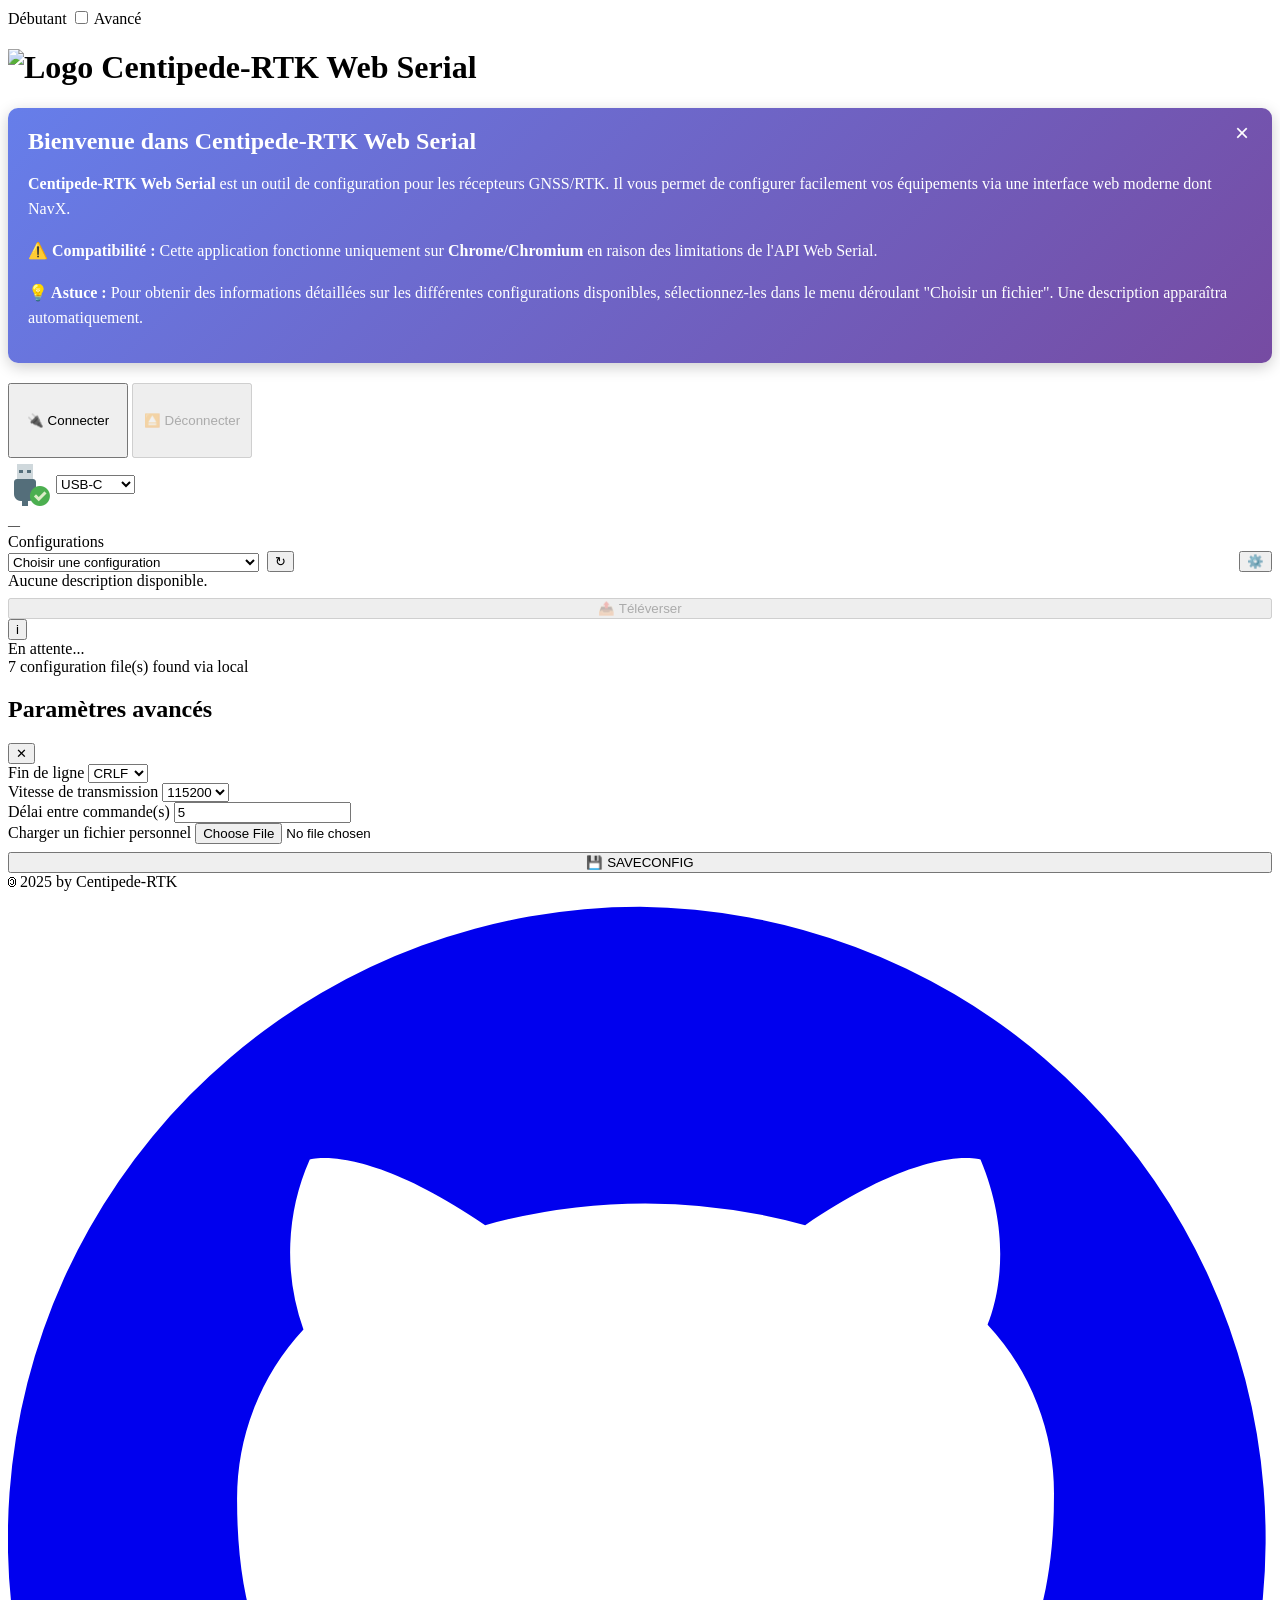
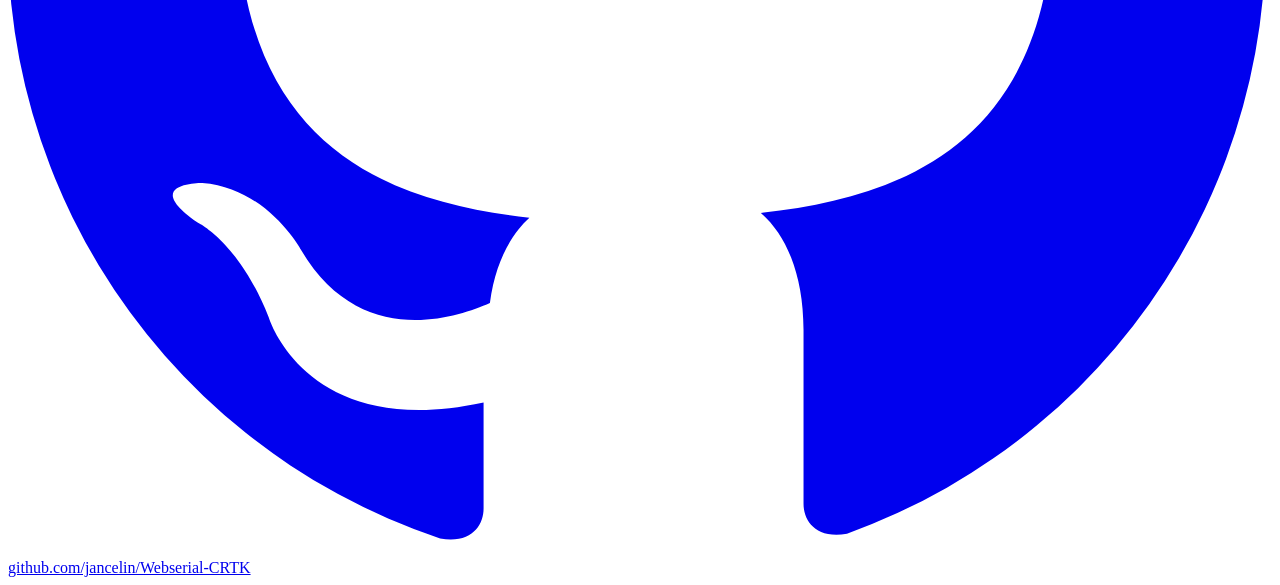
==== index.html @ 3d9b3ff2 "feat: Show BLE configurations only when the BLE transport is selected - Move BLE configs to conf_fil" ====
<!doctype html>
<html lang="fr">

<head>
  <meta charset="utf-8" />
  <title>Centipede-RTK Web Serial</title>
  <meta name="viewport" content="width=device-width, initial-scale=1" />
  <link rel="manifest" href="/manifest.webmanifest">
  <meta name="theme-color" content="#0a63a8">
  <link rel="icon" type="image/png" href="static/logo.png" />
  <link rel="stylesheet" href="static/css/styles.css">
  <link rel="stylesheet" href="static/css/index-styles.css">
</head>

<body>
  <!-- Mode Switch -->
  <div class="mode-switch-container mobile-top-left">
    <div class="mode-switch">
      <span>Débutant</span>
      <label class="switch">
        <input type="checkbox" id="modeSwitch">
        <span class="slider round"></span>
      </label>
      <span>Avancé</span>
    </div>
  </div>

  <div class="main-content">
    <h1 class="brand">
      <img src="static/logo.png" alt="Logo" class="logo" />
      Centipede-RTK Web Serial
    </h1>

    <div class="main-container">
      <!-- Boutons principaux + Baud -->
      <div class="control-group">
        <div class="control-row connect-row mobile-connect-row" style="align-items: stretch;">
          <button id="connect" class="btn btn-primary" style="flex: 1; height: 75px; min-width: 120px;">🔌
            Connecter</button>
          <button id="disconnect" class="btn btn-primary hidden" disabled
            style="flex: 1; height: 75px; min-width: 120px;">⏏️ Déconnecter</button>
          <div style="flex: 1; height: 75px; display: flex; flex-direction: column; justify-content: center">
            <div class="transport-selector" style="flex: 1; display: flex; align-items: center; min-width: 0;">
              <img class="transport-icon usb-icon"
                src="[data-uri]"
                alt="usb-connected">
              <select id="transport" class="transport-select">
                <option value="serial">USB-C</option>
                <option value="ble" selected>Bluetooth</option>
              </select>
              <img class="transport-icon ble-icon"
                src="[data-uri]"
                alt="Bluetooth" style="display:none;">
            </div>
            <div class="muted" id="deviceName" style="margin-top:6px; font-size:12px; flex: 0 0 auto;">—</div>
          </div>
        </div>
      </div>

      <!-- Contrôles de configuration -->
      <div class="control-group">
        <div class="control-row config-row mobile-config-row" style="align-items: flex-end; flex-wrap: wrap;">
          <div style="flex: 1; display: flex; align-items: flex-end; gap: 8px;">
            <div style="flex: 2 1 0; min-width: 0;">
              <label>Configurations</label>
              <div class="file-group" style="display: flex; gap: 8px; align-items: flex-end;">
                <select id="configSelect">
                  <option value="">— Choisir une configuration —</option>
                </select>
                <button id="refreshList" class="refresh-btn" title="Rafraîchir la liste">↻</button>
              </div>
            </div>
            <div style="flex: 0 0 auto; display: flex; align-items: flex-end;">
              <div class="settings-menu">
                <button class="settings-btn" id="settingsToggle" title="Paramètres avancés">⚙️</button>
              </div>
            </div>
          </div>
        </div>
        <div id="configSummaryTableContainer" class="config-summary hidden"></div>
      </div>

      <!-- Zone de description -->
      <div class="control-group" id="configDescriptionContainer" style="display: none;">
        <div class="config-description" id="configDescription">
          <!-- Description dynamique -->
        </div>
      </div>

      <!-- Téléverser (déplacé juste après la description) -->
      <div class="control-group" style="margin-top: 8px;">
        <button id="upload" class="btn btn-success" disabled style="width:100%;">📤 Téléverser</button>
      </div>

      <!-- Barre de progression -->
      <div class="progress-container hidden" id="progressContainer">
        <div class="progress-header">
          <div></div>
          <button class="progress-info-btn" id="terminalToggle" title="Afficher/masquer le terminal UART">i</button>
        </div>
        <div class="progress-bar">
          <div class="progress-fill" id="progressFill" style="width: 0%"></div>
        </div>
        <div class="progress-text" id="progressText">En attente...</div>
        <div class="uart-terminal hidden" id="uartTerminal"></div>
      </div>

      <!-- Status -->
      <div id="status" class="status info">
        Prêt à se connecter
      </div>
    </div>

    <!-- Modale des paramètres -->
    <div class="settings-modal" id="settingsModal">
      <div class="settings-content">
        <div class="modal-header">
          <h2 class="modal-title">Paramètres avancés</h2>
          <button class="close-btn" id="closeModal" title="Fermer">✕</button>
        </div>

        <div class="control-group">
          <label>Fin de ligne</label>
          <select id="eol">
            <option value="\r\n" selected>CRLF</option>
            <option value="\n">LF</option>
            <option value="\r">CR</option>
            <option value="">Aucun</option>
          </select>
        </div>

        <div class="control-group">
          <label>Vitesse de transmission</label>
          <select id="baud">
            <option>4800</option>
            <option>9600</option>
            <option>19200</option>
            <option>28800</option>
            <option>38400</option>
            <option>57600</option>
            <option>76800</option>
            <option selected>115200</option>
            <option>230400</option>
            <option>460800</option>
            <option>576000</option>
            <option>921600</option>
          </select>
        </div>

        <div class="control-group">
          <label>Délai entre commande(s)</label>
          <input id="delay" type="number" min="0" step="0.1" value="5">
        </div>

        <div class="control-group">
          <label>Charger un fichier personnel</label>
          <input id="configFile" type="file" accept=".txt,.cfg,.conf,.ini,.log,.nmea,.csv,.*" />
        </div>

        <div class="control-group">
          <button id="save" class="btn btn-primary" style="width:100%;margin-top:8px">💾 SAVECONFIG</button>
        </div>
      </div>
    </div>

    <footer>
      <span>🄯 2025 by Centipede-RTK</span>
      <a href="https://github.com/jancelin/WebSerial-CRTK" target="_blank" rel="noopener">
        <svg viewBox="0 0 16 16" aria-hidden="true" focusable="false">
          <path fill="currentColor"
            d="M8 .2a8 8 0 0 0-2.53 15.59c.4.07.55-.17.55-.38v-1.34c-2.25.49-2.72-1.08-2.72-1.08-.37-.95-.9-1.2-.9-1.2-.74-.51.06-.5.06-.5.82.06 1.25.85 1.25.85.73 1.24 1.92.88 2.39.67.07-.53.28-.88.5-1.08-1.8-.2-3.7-.9-3.7-4a3.14 3.14 0 0 1 .84-2.18 2.9 2.9 0 0 1 .08-2.15s.68-.22 2.22.83a7.6 7.6 0 0 1 4.05 0c1.54-1.05 2.22-.83 2.22-.83.45 1.08.17 1.89.09 2.09a3.13 3.13 0 0 1 .84 2.18c0 3.11-1.9 3.8-3.71 4 .29.25.54.73.54 1.48v2.2c0 .21.15.45.55.38A8 8 0 0 0 8 .2Z" />
        </svg>
        github.com/jancelin/Webserial-CRTK
      </a>
    </footer>

    <script src="static/js/script.js"></script>
    <script src="static/js/index-script.js"></script>
    <script>
      // Sélection dynamique du transport par défaut selon la largeur d'écran.
      // Exécuté immédiatement (pas au DOMContentLoaded) : la liste des configurations en dépend.
      (function () {
        var transportSelect = document.getElementById('transport');
        if (transportSelect) {
          if (window.innerWidth <= 600) {
            transportSelect.value = 'ble';
          } else {
            transportSelect.value = 'serial';
          }
        }
      })();
    </script>
</body>

</html>
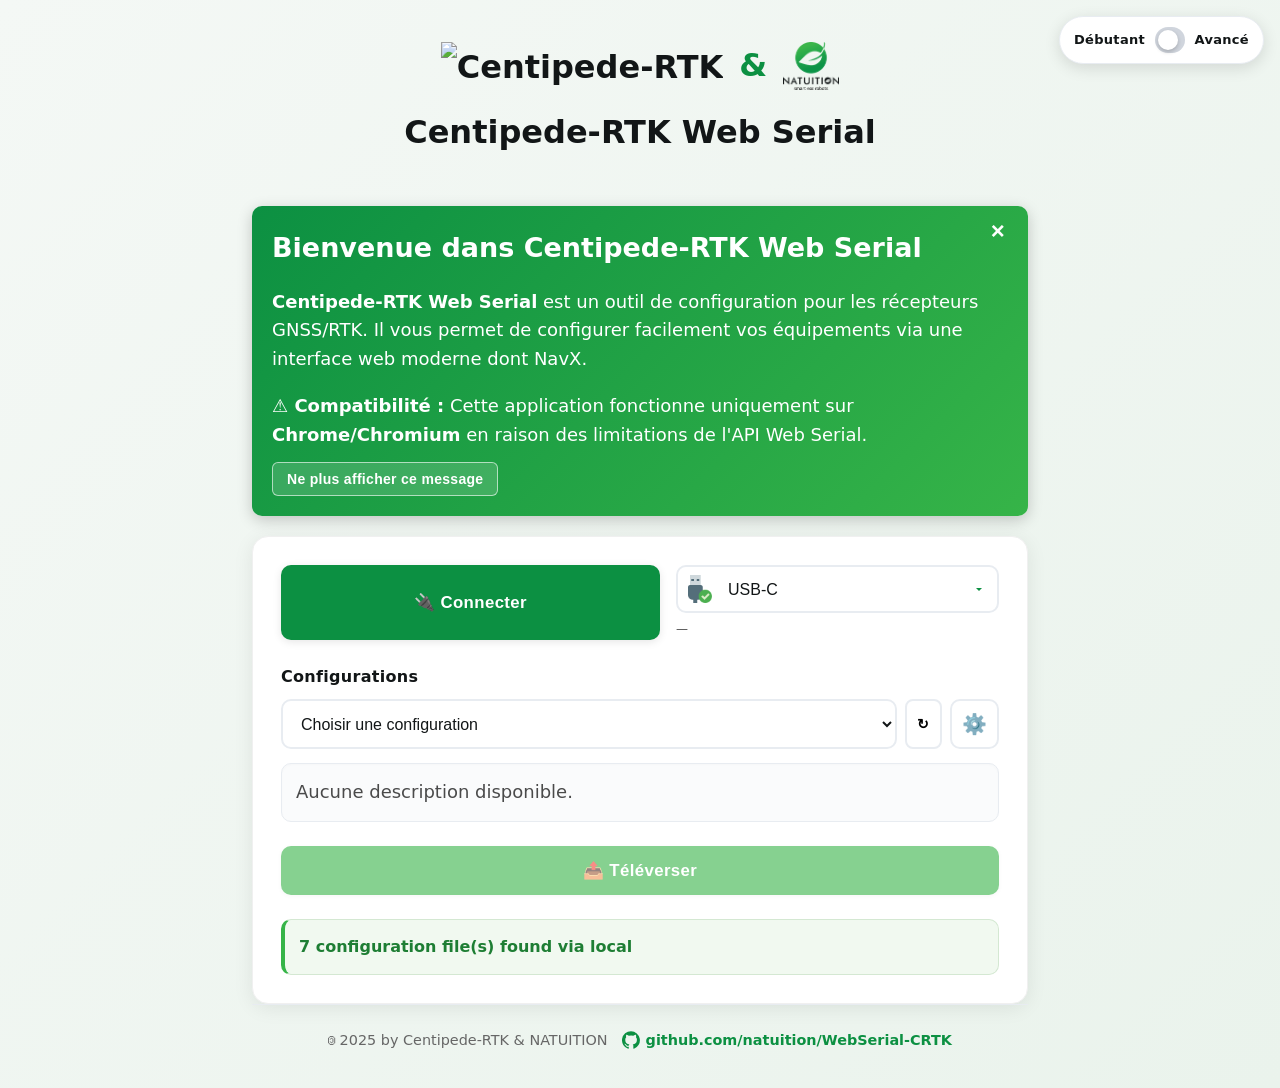
==== commit e98a7e35: "feat: Add NATUITION branding and green color palette - Show the NATUITION logo next to the Centipede" ====
--- a/index.html
+++ b/index.html
@@ -6,7 +6,7 @@
   <title>Centipede-RTK Web Serial</title>
   <meta name="viewport" content="width=device-width, initial-scale=1" />
   <link rel="manifest" href="/manifest.webmanifest">
-  <meta name="theme-color" content="#0a63a8">
+  <meta name="theme-color" content="#0c9042">
   <link rel="icon" type="image/png" href="static/logo.png" />
   <link rel="stylesheet" href="static/css/styles.css">
   <link rel="stylesheet" href="static/css/index-styles.css">
@@ -27,7 +27,9 @@
 
   <div class="main-content">
     <h1 class="brand">
-      <img src="static/logo.png" alt="Logo" class="logo" />
+      <img src="static/logo.png" alt="Centipede-RTK" class="logo" />
+      <span class="brand-amp">&amp;</span>
+      <img src="static/natuition-logo.png" alt="NATUITION" class="logo" />
       Centipede-RTK Web Serial
     </h1>
 
@@ -164,13 +166,13 @@
     </div>
 
     <footer>
-      <span>🄯 2025 by Centipede-RTK</span>
-      <a href="https://github.com/jancelin/WebSerial-CRTK" target="_blank" rel="noopener">
+      <span>🄯 2025 by Centipede-RTK &amp; NATUITION</span>
+      <a href="https://github.com/natuition/WebSerial-CRTK" target="_blank" rel="noopener">
         <svg viewBox="0 0 16 16" aria-hidden="true" focusable="false">
           <path fill="currentColor"
             d="M8 .2a8 8 0 0 0-2.53 15.59c.4.07.55-.17.55-.38v-1.34c-2.25.49-2.72-1.08-2.72-1.08-.37-.95-.9-1.2-.9-1.2-.74-.51.06-.5.06-.5.82.06 1.25.85 1.25.85.73 1.24 1.92.88 2.39.67.07-.53.28-.88.5-1.08-1.8-.2-3.7-.9-3.7-4a3.14 3.14 0 0 1 .84-2.18 2.9 2.9 0 0 1 .08-2.15s.68-.22 2.22.83a7.6 7.6 0 0 1 4.05 0c1.54-1.05 2.22-.83 2.22-.83.45 1.08.17 1.89.09 2.09a3.13 3.13 0 0 1 .84 2.18c0 3.11-1.9 3.8-3.71 4 .29.25.54.73.54 1.48v2.2c0 .21.15.45.55.38A8 8 0 0 0 8 .2Z" />
         </svg>
-        github.com/jancelin/Webserial-CRTK
+        github.com/natuition/WebSerial-CRTK
       </a>
     </footer>
 
--- a/static/css/styles.css
+++ b/static/css/styles.css
@@ -0,0 +1,297 @@
+/* ========================================
+  Centipede-RTK Web Serial - Common styles
+  ======================================== */
+
+/* Common CSS variables */
+:root {
+  --primary: #0c9042;
+  --success: #36b448;
+  --danger: #dc3545;
+  --warning: #ffc107;
+  --light: #f8f9fa;
+  --dark: #121617;
+}
+
+/* Common base styles */
+body {
+  font-family: -apple-system, BlinkMacSystemFont, system-ui, Segoe UI, Roboto, Helvetica, Arial, sans-serif;
+  margin: 0 auto;
+  padding: 0 clamp(12px, 4vw, 20px);
+  line-height: 1.6;
+}
+
+h1 {
+  margin: clamp(18px, 4vw, 28px) 0;
+  text-align: center;
+  color: var(--dark);
+}
+
+/* Logo and branding */
+.brand {
+  display: flex;
+  align-items: center;
+  justify-content: center;
+  flex-wrap: wrap;
+  gap: clamp(8px, 2vw, 16px);
+}
+
+.brand .brand-amp {
+  color: var(--primary);
+}
+
+.brand .logo {
+  height: clamp(2rem, 6vw, 3rem);
+  width: auto;
+}
+
+/* Mode Switch Styles - Common to both versions */
+.mode-switch-container {
+  position: fixed;
+  top: 16px;
+  right: 16px;
+  z-index: 999;
+  background: white;
+  border-radius: 28px;
+  padding: 10px 14px;
+  box-shadow: 0 4px 16px rgba(0, 0, 0, 0.12);
+  border: 1px solid #e8ecf1;
+  width: 175px;
+}
+
+.mode-switch {
+  display: flex;
+  align-items: center;
+  gap: 10px;
+  font-size: clamp(10px, 2vw, 13px);
+  color: var(--dark);
+  font-weight: 600;
+  letter-spacing: 0.3px;
+}
+
+.switch {
+  position: relative;
+  display: inline-block;
+  width: 48px;
+  height: 26px;
+}
+
+.switch input {
+  opacity: 0;
+  width: 0;
+  height: 0;
+}
+
+.slider {
+  position: absolute;
+  cursor: pointer;
+  top: 0;
+  left: 0;
+  right: 0;
+  bottom: 0;
+  background-color: #d0d5dd;
+  transition: background-color 0.4s cubic-bezier(0.4, 0, 0.2, 1);
+  border-radius: 26px;
+}
+
+.slider:before {
+  position: absolute;
+  content: "";
+  height: 20px;
+  width: 20px;
+  left: 3px !important;
+  bottom: 3px;
+  background-color: white;
+  transition: transform 0.4s cubic-bezier(0.4, 0, 0.2, 1);
+  border-radius: 50%;
+  box-shadow: 0 2px 4px rgba(0, 0, 0, 0.2);
+}
+
+input:checked + .slider {
+  background-color: var(--primary);
+}
+
+input:checked + .slider:before {
+  transform: translateX(22px);
+}
+
+.mode-label {
+  font-weight: 700;
+  white-space: nowrap;
+  letter-spacing: 0.2px;
+}
+
+.mode-label.active {
+  color: var(--primary);
+}
+
+/* Common buttons */
+button {
+  font-size: clamp(0.9rem, 2.2vw, 1.05rem);
+  padding: clamp(10px, 2.5vw, 14px) clamp(16px, 3.5vw, 28px);
+  border-radius: 10px;
+  border: none;
+  cursor: pointer;
+  font-weight: 700;
+  transition: all 0.3s cubic-bezier(0.4, 0, 0.2, 1);
+  letter-spacing: 0.3px;
+}
+
+button[disabled] {
+  opacity: 0.6;
+  cursor: not-allowed;
+}
+
+button:focus-visible {
+  outline: 2px solid var(--primary);
+  outline-offset: 2px;
+}
+
+.btn-primary {
+  background: var(--primary);
+  color: white;
+  box-shadow: 0 4px 12px rgba(12, 144, 66, 0.25);
+}
+
+.btn-primary:hover:not([disabled]) {
+  background: #0a7a38;
+  box-shadow: 0 6px 20px rgba(12, 144, 66, 0.35);
+  transform: translateY(-2px);
+}
+
+.btn-primary:active:not([disabled]) {
+  transform: translateY(0);
+  box-shadow: 0 2px 6px rgba(12, 144, 66, 0.2);
+}
+
+.btn-success {
+  background: var(--success);
+  color: white;
+  box-shadow: 0 4px 12px rgba(40, 167, 69, 0.25);
+}
+
+.btn-success:hover:not([disabled]) {
+  background: #2a9a3c;
+  box-shadow: 0 6px 20px rgba(40, 167, 69, 0.35);
+  transform: translateY(-2px);
+}
+
+.btn-success:active:not([disabled]) {
+  transform: translateY(0);
+  box-shadow: 0 2px 6px rgba(40, 167, 69, 0.2);
+}
+
+/* Common form elements */
+select,
+input[type="number"],
+input[type="file"] {
+  font-size: clamp(0.9rem, 2.2vw, 1rem);
+  padding: clamp(12px, 2.5vw, 14px);
+  border-radius: 10px;
+  border: 2px solid #e8ecf1;
+  background: white;
+  width: 100%;
+  max-width: none;
+  transition: all 0.3s;
+  font-weight: 500;
+  color: var(--dark);
+}
+
+select:hover,
+input:hover {
+  border-color: #d0d5dd;
+}
+
+select:focus,
+input:focus {
+  outline: none;
+  border-color: var(--primary);
+  box-shadow: 0 0 0 3px rgba(12, 144, 66, 0.1);
+}
+
+/* Common footer */
+footer {
+  margin-top: auto;
+  padding: clamp(14px, 3vw, 24px) 0;
+  border-top: 1px solid #e8ecf1;
+  display: flex;
+  align-items: center;
+  justify-content: center;
+  gap: clamp(8px, 2vw, 14px);
+  font-size: clamp(0.8rem, 1.8vw, 0.9rem);
+  color: #666;
+  flex-wrap: wrap;
+}
+
+footer a {
+  display: inline-flex;
+  align-items: center;
+  gap: 6px;
+  text-decoration: none;
+  color: var(--primary);
+  transition: all 0.3s;
+  font-weight: 600;
+}
+
+footer a:hover {
+  color: #0a7a38;
+}
+
+footer svg {
+  width: clamp(14px, 2.5vw, 18px);
+  height: clamp(14px, 2.5vw, 18px);
+  transition: transform 0.3s;
+}
+
+footer a:hover svg {
+  transform: translateY(-2px);
+}
+
+/* Common utility classes */
+.hidden {
+  display: none;
+}
+
+.muted {
+  opacity: 0.7;
+}
+
+/* Common responsive adjustments */
+@media (max-width: 768px) {
+  .mode-switch-container {
+    top:0;
+    right: 0;
+    position: relative;
+    margin-bottom: 0px;
+    margin-top: 16px;
+    margin-left: auto;
+    justify-content: center;
+    display: flex;
+  }
+
+  body {
+    padding: 0 10px;
+  }
+
+  button {
+    touch-action: manipulation;
+  }
+}
+
+@media (max-width: 480px) {
+  body {
+    padding: 0 8px;
+  }
+
+  footer {
+    flex-direction: column;
+    gap: 6px;
+  }
+}
+
+body {
+  font-size: clamp(14px, 2vw, 18px);
+}
+
+h1 {
+  font-size: clamp(20px, 4vw, 32px);
+}
--- a/static/css/index-styles.css
+++ b/static/css/index-styles.css
@@ -0,0 +1,668 @@
+/* Responsive : bouton connecter et sélecteur sur une ligne en mobile */
+@media (max-width: 600px) {
+  .mobile-connect-row {
+    flex-direction: row !important;
+    flex-wrap: nowrap !important;
+    gap: 8px;
+    align-items: stretch !important;
+  }
+  .mobile-connect-row > button {
+    min-width: 0;
+    flex: 1 1 0;
+    width: 50%;
+    display: flex;
+    align-items: center;
+    justify-content: center;
+  }
+  .mobile-connect-row > div {
+    min-width: 0;
+    flex: 1 1 0;
+    height: 48px !important;
+    max-width: 140px;
+    display: flex;
+    align-items: stretch;
+  }
+  .mobile-connect-row .transport-selector {
+    min-width: 0;
+    flex: 1 1 0;
+    align-items: center;
+    display: flex;
+  }
+  .mobile-connect-row > button.hidden {
+    display: none !important;
+  }
+}
+/* ========================================
+  Centipede-RTK Web Serial - Styles for index.html (beginner mode)
+  ======================================== */
+
+body {
+  max-width: 800px;
+  background: linear-gradient(135deg, #f4f8f5 0%, #eaf3ec 100%);
+  min-height: 100vh;
+  display: flex;
+  flex-direction: column;
+}
+
+h1 {
+  font-size: clamp(1.4rem, 5vw, 2rem);
+}
+
+.main-content {
+  flex: 1;
+  display: flex;
+  flex-direction: column;
+  padding: 12px;
+}
+
+.main-container {
+  background: white;
+  border-radius: 16px;
+  padding: clamp(16px, 5vw, 28px);
+  box-shadow: 0 4px 20px rgba(0, 0, 0, 0.08);
+  border: 1px solid #f0f0f0;
+}
+
+.control-group {
+  margin-bottom: 24px;
+}
+
+.control-group label {
+  display: block;
+  font-weight: 700;
+  margin-bottom: 10px;
+  color: var(--dark);
+  font-size: clamp(0.9rem, 2.5vw, 1rem);
+  letter-spacing: 0.3px;
+}
+
+.control-row {
+  display: flex;
+  gap: clamp(12px, 3vw, 16px);
+  align-items: flex-end;
+  flex-wrap: wrap;
+  align-content: flex-start;
+}
+
+.btn {
+  font-size: clamp(0.95rem, 2vw, 1.05rem);
+  padding: clamp(11px, 2.5vw, 14px) clamp(18px, 4vw, 28px);
+  border-radius: 10px;
+  border: none;
+  cursor: pointer;
+  font-weight: 700;
+  transition: all 0.3s cubic-bezier(0.4, 0, 0.2, 1);
+  box-shadow: 0 2px 8px rgba(0, 0, 0, 0.1);
+  letter-spacing: 0.4px;
+}
+
+.btn:active {
+  transform: scale(0.98);
+}
+
+.btn:disabled {
+  box-shadow: 0 1px 4px rgba(0, 0, 0, 0.05);
+}
+
+.progress-container {
+  margin-top: 28px;
+  position: relative;
+  background: #fafbfc;
+  border-radius: 12px;
+  padding: 18px;
+  border: 1px solid #e8ecf1;
+}
+
+.progress-header {
+  display: flex;
+  justify-content: space-between;
+  align-items: center;
+  margin-bottom: 14px;
+}
+
+.progress-info-btn {
+  background: white;
+  border: 2px solid #e8ecf1;
+  border-radius: 50%;
+  width: 32px;
+  height: 32px;
+  cursor: pointer;
+  font-size: 13px;
+  display: flex;
+  align-items: center;
+  justify-content: center;
+  color: var(--primary);
+  transition: all 0.3s;
+  font-weight: 700;
+}
+
+.progress-info-btn:hover {
+  background: var(--primary);
+  color: white;
+  border-color: var(--primary);
+  box-shadow: 0 4px 12px rgba(12, 144, 66, 0.2);
+}
+
+.uart-terminal {
+  background: #0f1419;
+  color: #00ff00;
+  font-family: 'Courier New', monospace;
+  font-size: clamp(11px, 1.8vw, 13px);
+  padding: 14px;
+  border-radius: 8px;
+  max-height: 240px;
+  overflow-y: auto;
+  margin-top: 14px;
+  border: 1px solid #2a3139;
+  white-space: pre-wrap;
+  word-break: break-all;
+  line-height: 1.4;
+}
+
+.uart-terminal::-webkit-scrollbar {
+  width: 8px;
+}
+
+.uart-terminal::-webkit-scrollbar-track {
+  background: #1a1f26;
+}
+
+.uart-terminal::-webkit-scrollbar-thumb {
+  background: #4a5568;
+  border-radius: 4px;
+}
+
+.uart-terminal::-webkit-scrollbar-thumb:hover {
+  background: #5a6578;
+}
+
+.uart-terminal .sent {
+  color: #ffcd00;
+  font-weight: 600;
+}
+
+.uart-terminal .received {
+  color: #00ff00;
+  font-weight: 500;
+}
+
+.uart-terminal .timestamp {
+  color: #6b7280;
+  font-size: 11px;
+  opacity: 0.8;
+}
+
+.progress-bar {
+  width: 100%;
+  height: 24px;
+  background: #e8ecf1;
+  border-radius: 12px;
+  overflow: hidden;
+  margin-bottom: 12px;
+  border: 1px solid #dde3eb;
+}
+
+.progress-fill {
+  height: 100%;
+  background: linear-gradient(90deg, var(--primary), #36b448);
+  transition: width 0.4s cubic-bezier(0.4, 0, 0.2, 1);
+  border-radius: 11px;
+  box-shadow: inset 0 1px 2px rgba(255, 255, 255, 0.3);
+}
+
+.progress-text {
+  text-align: center;
+  font-size: clamp(0.85rem, 2vw, 0.95rem);
+  color: var(--dark);
+  font-weight: 600;
+}
+
+.settings-menu {
+  position: relative;
+  display: inline-block;
+}
+
+.settings-btn {
+  background: white;
+  border: 2px solid #e8ecf1;
+  font-size: 20px;
+  cursor: pointer;
+  padding: 10px;
+  border-radius: 10px;
+  transition: all 0.3s;
+  display: flex;
+  align-items: center;
+  justify-content: center;
+}
+
+.settings-btn:hover {
+  background: #f4f8f5;
+  border-color: var(--primary);
+  box-shadow: 0 4px 12px rgba(12, 144, 66, 0.1);
+}
+
+/* Transport selector styling */
+.transport-selector {
+  position: relative;
+  display: flex;
+  align-items: center;
+  justify-content: flex-start;
+  width: 100%;
+}
+
+.transport-select {
+  appearance: none;
+  background-image: url("data:image/svg+xml,%3Csvg xmlns='http://www.w3.org/2000/svg' width='12' height='12' viewBox='0 0 12 12'%3E%3Cpath fill='%230c9042' d='M3 5l3 3 3-3z'/%3E%3C/svg%3E");
+  background-repeat: no-repeat;
+  background-position: right 12px center;
+  background-color: white;
+  padding-right: 32px;
+  padding-left: 50px;
+  width: 100%;
+  height: 48px;
+  box-sizing: border-box;
+  align-self: center;
+}
+
+.transport-icon {
+  position: absolute;
+  left: 8px;
+  top: 50%;
+  transform: translateY(-50%);
+  pointer-events: none;
+  z-index: 10;
+  width: 32px;
+  height: 32px;
+  object-fit: contain;
+}
+
+.transport-icon.usb-icon {
+  display: block;
+}
+
+.transport-icon.ble-icon {
+  display: none;
+}
+
+.config-summary {
+  margin-top: 14px;
+  border: 1px solid #e8ecf1;
+  border-radius: 10px;
+  background: #fafbfc;
+  padding: 14px;
+  box-shadow: inset 0 1px 3px rgba(0, 0, 0, 0.02);
+}
+
+.config-summary-table {
+  width: 100%;
+  border-collapse: collapse;
+  font-size: clamp(0.85rem, 1.8vw, 0.95rem);
+}
+
+.config-summary-table th,
+.config-summary-table td {
+  text-align: left;
+  padding: 10px 12px;
+  vertical-align: top;
+  border-bottom: 1px solid #e8ecf1;
+}
+
+.config-summary-table th {
+  background: #eaf3ec;
+  font-weight: 700;
+  color: var(--dark);
+  letter-spacing: 0.3px;
+}
+
+.config-summary-table tr:last-child td {
+  border-bottom: none;
+}
+
+.config-summary-desc-title {
+  font-weight: 700;
+  margin-bottom: 6px;
+  color: var(--primary);
+}
+
+.config-summary-desc-list {
+  margin: 0;
+  padding-left: 20px;
+}
+
+.config-summary-desc-list li {
+  margin-bottom: 4px;
+  font-size: 0.9em;
+}
+
+.settings-modal {
+  position: fixed;
+  top: 0;
+  left: 0;
+  width: 100vw;
+  height: 100vh;
+  background: rgba(0, 0, 0, 0.5);
+  z-index: 1000;
+  display: none;
+  justify-content: center;
+  align-items: center;
+  backdrop-filter: blur(3px);
+  padding: 16px;
+}
+
+.settings-modal.active {
+  display: flex;
+}
+
+.settings-content {
+  background: white;
+  border-radius: 16px;
+  box-shadow: 0 20px 50px rgba(0, 0, 0, 0.15);
+  padding: clamp(24px, 5vw, 36px);
+  max-width: 500px;
+  width: 100%;
+  max-height: 85vh;
+  overflow-y: auto;
+  position: relative;
+  animation: modalSlideIn 0.35s cubic-bezier(0.4, 0, 0.2, 1);
+}
+
+@keyframes modalSlideIn {
+  from {
+    opacity: 0;
+    transform: translateY(-40px) scale(0.95);
+  }
+  to {
+    opacity: 1;
+    transform: translateY(0) scale(1);
+  }
+}
+
+.modal-header {
+  display: flex;
+  justify-content: space-between;
+  align-items: center;
+  margin-bottom: 28px;
+  padding-bottom: 18px;
+  border-bottom: 2px solid #eaf3ec;
+}
+
+.modal-title {
+  font-size: clamp(1.2rem, 4vw, 1.4rem);
+  font-weight: 700;
+  color: var(--dark);
+  margin: 0;
+  letter-spacing: 0.3px;
+}
+
+.close-btn {
+  background: white;
+  border: 2px solid #e8ecf1;
+  font-size: 24px;
+  cursor: pointer;
+  padding: 6px;
+  border-radius: 50%;
+  transition: all 0.3s;
+  color: #666;
+  width: 40px;
+  height: 40px;
+  display: flex;
+  align-items: center;
+  justify-content: center;
+  font-weight: 700;
+}
+
+.close-btn:hover {
+  background: #ffe5e5;
+  border-color: var(--danger);
+  color: var(--danger);
+  box-shadow: 0 4px 12px rgba(220, 53, 69, 0.15);
+}
+
+.settings-content select,
+.settings-content input[type="number"],
+.settings-content input[type="file"] {
+  width: 100%;
+  max-width: none;
+  box-sizing: border-box;
+  font-size: clamp(0.9rem, 2.2vw, 1rem);
+  padding: 14px;
+  border-radius: 10px;
+  border: 2px solid #e8ecf1;
+  background: white;
+  margin: 0;
+  transition: all 0.3s;
+}
+
+.settings-content select:focus,
+.settings-content input:focus {
+  border-color: var(--primary);
+  box-shadow: 0 0 0 3px rgba(12, 144, 66, 0.1);
+}
+
+.file-group {
+  display: flex;
+  align-items: center;
+  gap: clamp(10px, 2vw, 14px);
+}
+
+.refresh-btn {
+  padding: 10px;
+  background: white;
+  border: 2px solid #e8ecf1;
+  border-radius: 8px;
+  cursor: pointer;
+  font-size: 14px;
+  transition: all 0.3s;
+  font-weight: 700;
+  flex-shrink: 0;
+}
+
+.refresh-btn:hover {
+  background: #f4f8f5;
+  border-color: var(--primary);
+  box-shadow: 0 2px 8px rgba(12, 144, 66, 0.1);
+}
+
+.status {
+  padding: 14px;
+  border-radius: 10px;
+  margin-bottom: 0;
+  margin-top: 20px;
+  font-weight: 600;
+  border-left: 4px solid;
+  font-size: clamp(0.9rem, 2vw, 1rem);
+}
+
+.status.success {
+  background: #f1f9f0;
+  color: #1e7e34;
+  border-left-color: var(--success);
+  border: 1px solid #d4e8d2;
+  border-left: 4px solid var(--success);
+}
+
+.status.error {
+  background: #fff3f1;
+  color: #b42318;
+  border-left-color: var(--danger);
+  border: 1px solid #f5c6cb;
+  border-left: 4px solid var(--danger);
+}
+
+.status.info {
+  background: #eef7f0;
+  color: #0a5c2e;
+  border-left-color: var(--primary);
+  border: 1px solid #cde8d3;
+  border-left: 4px solid var(--primary);
+}
+
+.config-description {
+  background: #f8fafb;
+  border: 1px solid #e8ecf1;
+  border-radius: 10px;
+  padding: 18px;
+  margin: 16px 0;
+  font-size: clamp(0.85rem, 2vw, 0.95rem);
+  line-height: 1.6;
+  color: #495057;
+}
+
+.config-description h4 {
+  margin: 0 0 12px 0;
+  color: var(--primary);
+  font-size: clamp(1rem, 2.2vw, 1.15rem);
+  font-weight: 700;
+  letter-spacing: 0.2px;
+}
+
+.config-description p {
+  margin: 0 0 10px 0;
+}
+
+.config-description p:last-child {
+  margin-bottom: 0;
+}
+
+#configSelect, #settingsToggle, #refreshList{
+  height: 50px;
+}
+
+/* Mobile responsive optimizations */
+@media (max-width: 768px) {
+  .main-container {
+    border-radius: 14px;
+    padding: clamp(14px, 4vw, 20px);
+  }
+
+  .control-row {
+    flex-direction: column;
+    align-items: stretch;
+  }
+
+  .control-row > * {
+    flex: 1 !important;
+  }
+
+  .control-row > div {
+    height: auto !important;
+  }
+
+  .control-row select {
+    width: 100%;
+  }
+
+  .progress-container {
+    padding: 14px;
+  }
+
+  .uart-terminal {
+    max-height: 200px;
+    font-size: 11px;
+  }
+
+  .settings-content {
+    padding: clamp(18px, 4vw, 28px);
+    width: 95%;
+  }
+}
+
+@media (max-width: 480px) {
+  .main-content {
+    padding: 8px;
+  }
+
+  .main-container {
+    border-radius: 12px;
+    padding: 12px;
+  }
+
+  h1 {
+    font-size: clamp(1.2rem, 4vw, 1.6rem);
+  }
+
+  .control-group {
+    margin-bottom: 18px;
+  }
+
+  .control-group label {
+    font-size: clamp(0.85rem, 2.2vw, 0.95rem);
+    margin-bottom: 8px;
+  }
+
+  .btn {
+    width: 100%;
+    padding: 12px 16px;
+  }
+
+  .progress-container {
+    padding: 12px;
+    margin-top: 20px;
+  }
+
+  .uart-terminal {
+    font-size: 10px;
+    padding: 10px;
+  }
+
+  .config-summary {
+    padding: 10px;
+  }
+
+  .config-summary-table {
+    font-size: 0.8rem;
+  }
+
+  .config-summary-table th,
+  .config-summary-table td {
+    padding: 8px;
+  }
+
+  .settings-content {
+    padding: 16px;
+    width: auto!important;
+    max-height: 90vh;
+  }
+
+  .settings-modal{
+    padding: 0px;
+  }
+
+  .modal-title {
+    font-size: clamp(1rem, 3vw, 1.2rem);
+  }
+
+  .progress-info-btn {
+    width: 28px;
+    height: 28px;
+    font-size: 12px;
+  }
+
+  .status {
+    font-size: 0.9rem;
+    padding: 12px;
+  }
+}
+
+@media (max-width: 360px) {
+  .brand {
+    gap: 6px;
+  }
+
+  .brand .logo {
+    height: 1.8rem;
+  }
+
+  .btn {
+    font-size: 14px;
+    padding: 10px 14px;
+  }
+
+  button {
+    padding: 10px 12px;
+  }
+
+  .control-row {
+    gap: 8px;
+  }
+}
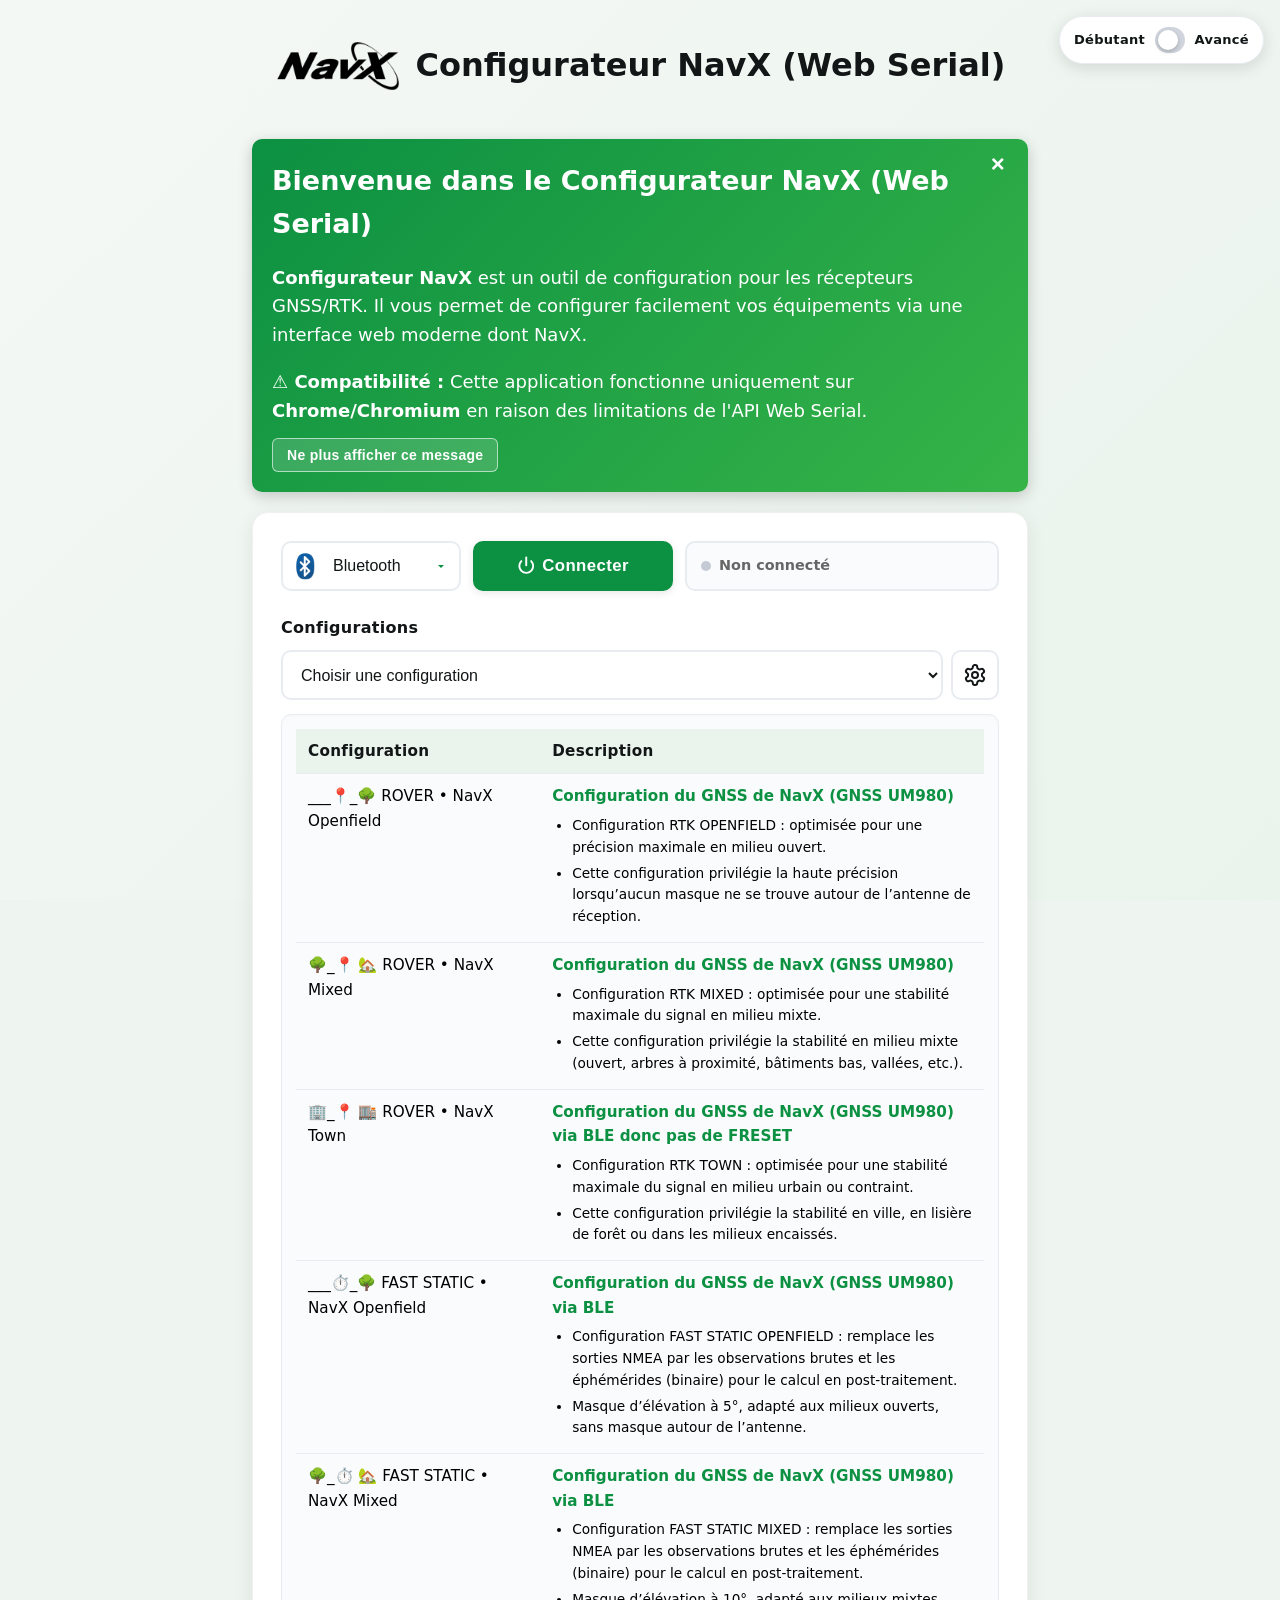
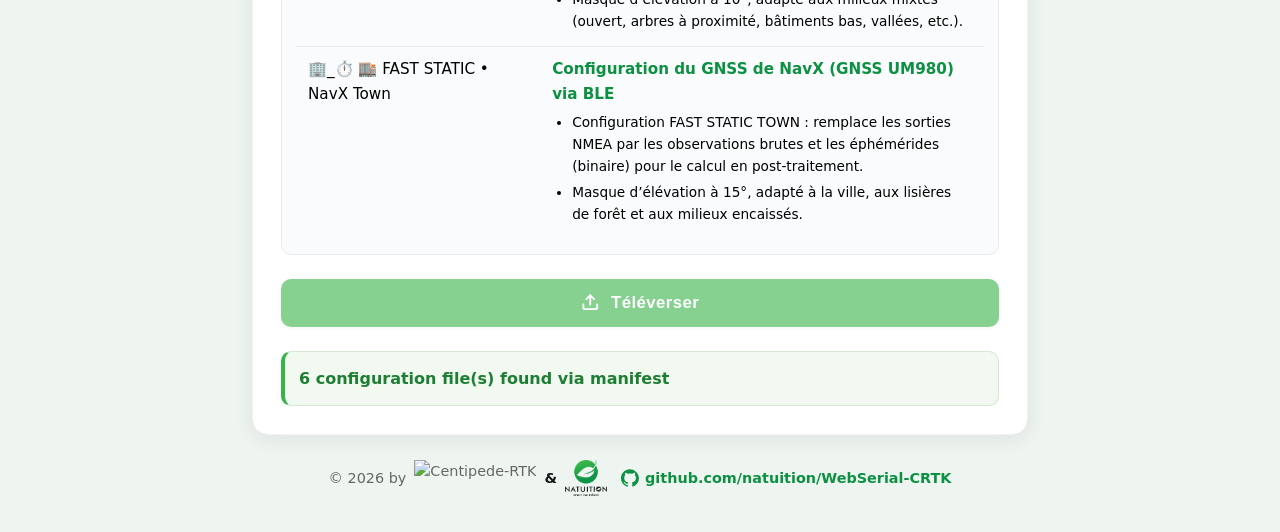
==== commit ab38e9b4: "feat: Rebrand as "Configurateur NavX" and rework the beginner UI - Header: NavX logo and "Configurat" ====
--- a/index.html
+++ b/index.html
@@ -3,11 +3,11 @@
 
 <head>
   <meta charset="utf-8" />
-  <title>Centipede-RTK Web Serial</title>
+  <title>Configurateur NavX (Web Serial)</title>
   <meta name="viewport" content="width=device-width, initial-scale=1" />
   <link rel="manifest" href="/manifest.webmanifest">
   <meta name="theme-color" content="#0c9042">
-  <link rel="icon" type="image/png" href="static/logo.png" />
+  <link rel="icon" type="image/png" href="static/icons/navx-favicon.png" />
   <link rel="stylesheet" href="static/css/styles.css">
   <link rel="stylesheet" href="static/css/index-styles.css">
 </head>
@@ -27,34 +27,43 @@
 
   <div class="main-content">
     <h1 class="brand">
-      <img src="static/logo.png" alt="Centipede-RTK" class="logo" />
-      <span class="brand-amp">&amp;</span>
-      <img src="static/natuition-logo.png" alt="NATUITION" class="logo" />
-      Centipede-RTK Web Serial
+      <img src="static/navx-logo.png" alt="NavX" class="logo" />
+      Configurateur NavX (Web Serial)
     </h1>
 
     <div class="main-container">
       <!-- Boutons principaux + Baud -->
       <div class="control-group">
-        <div class="control-row connect-row mobile-connect-row" style="align-items: stretch;">
-          <button id="connect" class="btn btn-primary" style="flex: 1; height: 75px; min-width: 120px;">🔌
-            Connecter</button>
-          <button id="disconnect" class="btn btn-primary hidden" disabled
-            style="flex: 1; height: 75px; min-width: 120px;">⏏️ Déconnecter</button>
-          <div style="flex: 1; height: 75px; display: flex; flex-direction: column; justify-content: center">
-            <div class="transport-selector" style="flex: 1; display: flex; align-items: center; min-width: 0;">
-              <img class="transport-icon usb-icon"
-                src="[data-uri]"
-                alt="usb-connected">
-              <select id="transport" class="transport-select">
-                <option value="serial">USB-C</option>
-                <option value="ble" selected>Bluetooth</option>
-              </select>
-              <img class="transport-icon ble-icon"
-                src="[data-uri]"
-                alt="Bluetooth" style="display:none;">
-            </div>
-            <div class="muted" id="deviceName" style="margin-top:6px; font-size:12px; flex: 0 0 auto;">—</div>
+        <!-- Connexion : transport, bouton, état de l'appareil -->
+        <div class="connect-row">
+          <div class="transport-selector">
+            <img class="transport-icon usb-icon"
+              src="[data-uri]"
+              alt="usb-connected">
+            <select id="transport" class="transport-select" autocomplete="off">
+              <option value="ble" selected>Bluetooth</option>
+              <option value="serial">USB-C</option>
+            </select>
+            <img class="transport-icon ble-icon"
+              src="[data-uri]"
+              alt="Bluetooth" style="display:none;">
+          </div>
+          <button id="connect" class="btn btn-primary connect-btn">
+            <svg class="btn-icon" viewBox="0 0 24 24" aria-hidden="true" focusable="false">
+              <path d="M12 2v10" />
+              <path d="M18.4 6.6a9 9 0 1 1-12.77.04" />
+            </svg>
+            Connecter
+          </button>
+          <button id="disconnect" class="btn btn-danger-outline connect-btn hidden" disabled>
+            <svg class="btn-icon" viewBox="0 0 24 24" aria-hidden="true" focusable="false">
+              <path d="M12 2v10" />
+              <path d="M18.4 6.6a9 9 0 1 1-12.77.04" />
+            </svg>
+            Déconnecter
+          </button>
+          <div id="deviceStatus" class="device-status" aria-live="polite">
+            <span id="deviceName">Non connecté</span>
           </div>
         </div>
       </div>
@@ -69,12 +78,16 @@
                 <select id="configSelect">
                   <option value="">— Choisir une configuration —</option>
                 </select>
-                <button id="refreshList" class="refresh-btn" title="Rafraîchir la liste">↻</button>
               </div>
             </div>
             <div style="flex: 0 0 auto; display: flex; align-items: flex-end;">
               <div class="settings-menu">
-                <button class="settings-btn" id="settingsToggle" title="Paramètres avancés">⚙️</button>
+                <button class="settings-btn" id="settingsToggle" title="Paramètres avancés" aria-label="Paramètres avancés">
+                  <svg class="settings-icon" viewBox="0 0 24 24" aria-hidden="true" focusable="false">
+                    <path d="M12.22 2h-.44a2 2 0 0 0-2 2v.18a2 2 0 0 1-1 1.73l-.43.25a2 2 0 0 1-2 0l-.15-.08a2 2 0 0 0-2.73.73l-.22.38a2 2 0 0 0 .73 2.73l.15.1a2 2 0 0 1 1 1.72v.51a2 2 0 0 1-1 1.74l-.15.09a2 2 0 0 0-.73 2.73l.22.38a2 2 0 0 0 2.73.73l.15-.08a2 2 0 0 1 2 0l.43.25a2 2 0 0 1 1 1.73V20a2 2 0 0 0 2 2h.44a2 2 0 0 0 2-2v-.18a2 2 0 0 1 1-1.73l.43-.25a2 2 0 0 1 2 0l.15.08a2 2 0 0 0 2.73-.73l.22-.39a2 2 0 0 0-.73-2.73l-.15-.08a2 2 0 0 1-1-1.74v-.5a2 2 0 0 1 1-1.74l.15-.09a2 2 0 0 0 .73-2.73l-.22-.38a2 2 0 0 0-2.73-.73l-.15.08a2 2 0 0 1-2 0l-.43-.25a2 2 0 0 1-1-1.73V4a2 2 0 0 0-2-2z" />
+                    <circle cx="12" cy="12" r="3" />
+                  </svg>
+                </button>
               </div>
             </div>
           </div>
@@ -91,7 +104,14 @@
 
       <!-- Téléverser (déplacé juste après la description) -->
       <div class="control-group" style="margin-top: 8px;">
-        <button id="upload" class="btn btn-success" disabled style="width:100%;">📤 Téléverser</button>
+        <button id="upload" class="btn btn-success" disabled style="width:100%;">
+          <svg class="btn-icon" viewBox="0 0 24 24" aria-hidden="true" focusable="false">
+            <path d="M21 15v4a2 2 0 0 1-2 2H5a2 2 0 0 1-2-2v-4" />
+            <path d="M17 8l-5-5-5 5" />
+            <path d="M12 3v12" />
+          </svg>
+          Téléverser
+        </button>
       </div>
 
       <!-- Barre de progression -->
@@ -155,18 +175,39 @@
         </div>
 
         <div class="control-group">
-          <label>Charger un fichier personnel</label>
-          <input id="configFile" type="file" accept=".txt,.cfg,.conf,.ini,.log,.nmea,.csv,.*" />
-        </div>
-
-        <div class="control-group">
-          <button id="save" class="btn btn-primary" style="width:100%;margin-top:8px">💾 SAVECONFIG</button>
+          <label for="configFile">Charger un fichier personnel</label>
+          <!-- Native file input hidden: the label below is the visible picker -->
+          <input id="configFile" class="visually-hidden" type="file" accept=".txt,.cfg,.conf,.ini,.log,.nmea,.csv,.*" />
+          <label for="configFile" class="file-picker">
+            <svg class="file-picker-icon" viewBox="0 0 24 24" aria-hidden="true" focusable="false">
+              <path d="M15 2H6a2 2 0 0 0-2 2v16a2 2 0 0 0 2 2h12a2 2 0 0 0 2-2V7Z" />
+              <path d="M14 2v4a2 2 0 0 0 2 2h4" />
+              <path d="M12 12v6" />
+              <path d="m15 15-3-3-3 3" />
+            </svg>
+            <span id="configFileName">Choisir un fichier (.cfg, .txt…)</span>
+          </label>
+        </div>
+
+        <div class="control-group">
+          <button id="save" class="btn btn-primary" style="width:100%;margin-top:8px">
+            <svg class="btn-icon" viewBox="0 0 24 24" aria-hidden="true" focusable="false">
+              <path d="M15.2 3a2 2 0 0 1 1.4.6l3.8 3.8a2 2 0 0 1 .6 1.4V19a2 2 0 0 1-2 2H5a2 2 0 0 1-2-2V5a2 2 0 0 1 2-2z" />
+              <path d="M17 21v-7a1 1 0 0 0-1-1H8a1 1 0 0 0-1 1v7" />
+              <path d="M7 3v4a1 1 0 0 0 1 1h7" />
+            </svg>
+            SAVECONFIG
+          </button>
         </div>
       </div>
     </div>
 
     <footer>
-      <span>🄯 2025 by Centipede-RTK &amp; NATUITION</span>
+      <span class="footer-credit">© 2026 by
+        <img src="static/logo.png" alt="Centipede-RTK" class="logo" />
+        <span class="footer-amp">&amp;</span>
+        <img src="static/natuition-logo.png" alt="NATUITION" class="logo" />
+      </span>
       <a href="https://github.com/natuition/WebSerial-CRTK" target="_blank" rel="noopener">
         <svg viewBox="0 0 16 16" aria-hidden="true" focusable="false">
           <path fill="currentColor"
@@ -178,20 +219,6 @@
 
     <script src="static/js/script.js"></script>
     <script src="static/js/index-script.js"></script>
-    <script>
-      // Sélection dynamique du transport par défaut selon la largeur d'écran.
-      // Exécuté immédiatement (pas au DOMContentLoaded) : la liste des configurations en dépend.
-      (function () {
-        var transportSelect = document.getElementById('transport');
-        if (transportSelect) {
-          if (window.innerWidth <= 600) {
-            transportSelect.value = 'ble';
-          } else {
-            transportSelect.value = 'serial';
-          }
-        }
-      })();
-    </script>
 </body>
 
 </html>
--- a/static/css/styles.css
+++ b/static/css/styles.css
@@ -33,10 +33,6 @@
   justify-content: center;
   flex-wrap: wrap;
   gap: clamp(8px, 2vw, 16px);
-}
-
-.brand .brand-amp {
-  color: var(--primary);
 }
 
 .brand .logo {
@@ -178,6 +174,26 @@
 .btn-success:active:not([disabled]) {
   transform: translateY(0);
   box-shadow: 0 2px 6px rgba(40, 167, 69, 0.2);
+}
+
+/* Destructive action (e.g. disconnect): outlined, so it doesn't compete with the primary action */
+.btn-danger-outline,
+.btn.btn-danger-outline {
+  background: white;
+  color: var(--danger);
+  border: 2px solid var(--danger);
+  box-shadow: 0 4px 12px rgba(220, 53, 69, 0.15);
+}
+
+.btn-danger-outline:hover:not([disabled]) {
+  background: #fff3f4;
+  box-shadow: 0 6px 20px rgba(220, 53, 69, 0.25);
+  transform: translateY(-2px);
+}
+
+.btn-danger-outline:active:not([disabled]) {
+  transform: translateY(0);
+  box-shadow: 0 2px 6px rgba(220, 53, 69, 0.15);
 }
 
 /* Common form elements */
@@ -222,6 +238,22 @@
   flex-wrap: wrap;
 }
 
+footer .footer-credit {
+  display: inline-flex;
+  align-items: center;
+  gap: 8px;
+}
+
+footer .footer-credit .logo {
+  height: clamp(1.8rem, 4vw, 2.25rem);
+  width: auto;
+}
+
+footer .footer-amp {
+  color: var(--dark);
+  font-weight: 700;
+}
+
 footer a {
   display: inline-flex;
   align-items: center;
--- a/static/css/index-styles.css
+++ b/static/css/index-styles.css
@@ -1,44 +1,14 @@
-/* Responsive : bouton connecter et sélecteur sur une ligne en mobile */
-@media (max-width: 600px) {
-  .mobile-connect-row {
-    flex-direction: row !important;
-    flex-wrap: nowrap !important;
-    gap: 8px;
-    align-items: stretch !important;
-  }
-  .mobile-connect-row > button {
-    min-width: 0;
-    flex: 1 1 0;
-    width: 50%;
-    display: flex;
-    align-items: center;
-    justify-content: center;
-  }
-  .mobile-connect-row > div {
-    min-width: 0;
-    flex: 1 1 0;
-    height: 48px !important;
-    max-width: 140px;
-    display: flex;
-    align-items: stretch;
-  }
-  .mobile-connect-row .transport-selector {
-    min-width: 0;
-    flex: 1 1 0;
-    align-items: center;
-    display: flex;
-  }
-  .mobile-connect-row > button.hidden {
-    display: none !important;
-  }
-}
 /* ========================================
   Centipede-RTK Web Serial - Styles for index.html (beginner mode)
   ======================================== */
 
+/* On the root (not body) with a solid color: overscroll areas show the root background color, not the gradient */
+html {
+  background: #eef5f0 linear-gradient(135deg, #f4f8f5 0%, #eaf3ec 100%) fixed;
+}
+
 body {
   max-width: 800px;
-  background: linear-gradient(135deg, #f4f8f5 0%, #eaf3ec 100%);
   min-height: 100vh;
   display: flex;
   flex-direction: column;
@@ -235,10 +205,132 @@
   justify-content: center;
 }
 
+.settings-icon {
+  width: 24px;
+  height: 24px;
+  fill: none;
+  stroke: var(--dark);
+  stroke-width: 2;
+  stroke-linecap: round;
+  stroke-linejoin: round;
+  transition: transform 0.3s, stroke 0.3s;
+}
+
+.settings-btn:hover .settings-icon {
+  stroke: var(--primary);
+  transform: rotate(45deg);
+}
+
 .settings-btn:hover {
   background: #f4f8f5;
   border-color: var(--primary);
   box-shadow: 0 4px 12px rgba(12, 144, 66, 0.1);
+}
+
+/* Connection row: transport selector, connect button, device status (50px like the config row) */
+.connect-row {
+  display: flex;
+  align-items: center;
+  gap: clamp(8px, 2vw, 12px);
+}
+
+/* Just wide enough for the icon, "Bluetooth" and the arrow */
+.connect-row .transport-selector {
+  flex: 0 0 auto;
+  width: 180px;
+}
+
+/* Fixed height: no vertical padding, it would clip the label */
+.connect-row .transport-select {
+  height: 50px;
+  padding-top: 0;
+  padding-bottom: 0;
+}
+
+/* Same fixed width for Connecter / Déconnecter: the row doesn't move on (dis)connection */
+.connect-btn {
+  flex: 0 0 auto;
+  width: 200px;
+  height: 50px;
+  padding: 0 12px;
+  display: flex;
+  align-items: center;
+  justify-content: center;
+  white-space: nowrap;
+}
+
+.connect-btn.hidden {
+  display: none;
+}
+
+.btn-icon {
+  width: 1.1em;
+  height: 1.1em;
+  margin-right: 0.4em;
+  vertical-align: -0.2em;
+  fill: none;
+  stroke: currentColor;
+  stroke-width: 2.5;
+  stroke-linecap: round;
+  stroke-linejoin: round;
+}
+
+.device-status {
+  flex: 1 1 0;
+  min-width: 0;
+  height: 50px;
+  box-sizing: border-box;
+  display: flex;
+  align-items: center;
+  gap: 8px;
+  padding: 0 14px;
+  border: 2px solid #e8ecf1;
+  border-radius: 10px;
+  background: #fafbfc;
+  color: #666;
+  font-size: 0.9rem;
+  font-weight: 600;
+}
+
+.device-status::before {
+  content: '';
+  flex: 0 0 auto;
+  width: 10px;
+  height: 10px;
+  border-radius: 50%;
+  background: #c4cbd4;
+}
+
+.device-status span {
+  min-width: 0;
+  overflow: hidden;
+  text-overflow: ellipsis;
+  white-space: nowrap;
+}
+
+.device-status.connected {
+  color: var(--primary);
+  border-color: #cde8d3;
+  background: #eef7f0;
+}
+
+.device-status.connected::before {
+  background: var(--primary);
+}
+
+/* Phone: transport + button on the first line, status below */
+@media (max-width: 600px) {
+  .connect-row {
+    flex-wrap: wrap;
+  }
+
+  .connect-btn {
+    flex: 1 1 auto;
+  }
+
+  .device-status {
+    flex-basis: 100%;
+  }
 }
 
 /* Transport selector styling */
@@ -295,6 +387,8 @@
 
 .config-summary-table {
   width: 100%;
+  /* Fixed layout: column widths don't depend on the labels (USB and BLE lists differ) */
+  table-layout: fixed;
   border-collapse: collapse;
   font-size: clamp(0.85rem, 1.8vw, 0.95rem);
 }
@@ -312,6 +406,14 @@
   font-weight: 700;
   color: var(--dark);
   letter-spacing: 0.3px;
+}
+
+.config-summary-table th:first-child {
+  width: 32%;
+}
+
+.config-summary-table td {
+  overflow-wrap: anywhere;
 }
 
 .config-summary-table tr:last-child td {
@@ -347,6 +449,8 @@
   align-items: center;
   backdrop-filter: blur(3px);
   padding: 16px;
+  /* Padding inside the 100vw/100vh, otherwise the overlay overflows the screen */
+  box-sizing: border-box;
 }
 
 .settings-modal.active {
@@ -416,6 +520,66 @@
   border-color: var(--danger);
   color: var(--danger);
   box-shadow: 0 4px 12px rgba(220, 53, 69, 0.15);
+}
+
+/* Utility: hidden but still focusable / readable by screen readers.
+   !important so element rules (e.g. .settings-content input[type="file"]) can't make it overflow */
+.visually-hidden {
+  position: absolute !important;
+  width: 1px !important;
+  height: 1px !important;
+  padding: 0 !important;
+  margin: -1px !important;
+  border: 0 !important;
+  overflow: hidden !important;
+  clip: rect(0 0 0 0) !important;
+  white-space: nowrap !important;
+}
+
+/* Custom file picker (label for the hidden #configFile) */
+.control-group label.file-picker {
+  display: flex;
+  align-items: center;
+  gap: 10px;
+  margin: 0;
+  padding: 14px;
+  border: 2px dashed #cde8d3;
+  border-radius: 10px;
+  background: #f4f8f5;
+  color: var(--primary);
+  font-weight: 600;
+  letter-spacing: 0;
+  cursor: pointer;
+  transition: all 0.3s;
+}
+
+.control-group label.file-picker:hover,
+#configFile:focus-visible + label.file-picker {
+  border-color: var(--primary);
+  background: #eef7f0;
+}
+
+.file-picker.has-file {
+  border-style: solid;
+  color: var(--dark);
+}
+
+.file-picker span {
+  min-width: 0;
+  overflow: hidden;
+  text-overflow: ellipsis;
+  white-space: nowrap;
+}
+
+.file-picker-icon {
+  flex: 0 0 auto;
+  width: 22px;
+  height: 22px;
+  fill: none;
+  stroke: var(--primary);
+  stroke-width: 2;
+  stroke-linecap: round;
+  stroke-linejoin: round;
 }
 
 .settings-content select,
@@ -445,24 +609,6 @@
   gap: clamp(10px, 2vw, 14px);
 }
 
-.refresh-btn {
-  padding: 10px;
-  background: white;
-  border: 2px solid #e8ecf1;
-  border-radius: 8px;
-  cursor: pointer;
-  font-size: 14px;
-  transition: all 0.3s;
-  font-weight: 700;
-  flex-shrink: 0;
-}
-
-.refresh-btn:hover {
-  background: #f4f8f5;
-  border-color: var(--primary);
-  box-shadow: 0 2px 8px rgba(12, 144, 66, 0.1);
-}
-
 .status {
   padding: 14px;
   border-radius: 10px;
@@ -524,8 +670,14 @@
   margin-bottom: 0;
 }
 
-#configSelect, #settingsToggle, #refreshList{
+#configSelect, #settingsToggle {
   height: 50px;
+}
+
+/* Fixed height: vertical padding would clip descenders (g, p) of the selected label */
+#configSelect {
+  padding-top: 0;
+  padding-bottom: 0;
 }
 
 /* Mobile responsive optimizations */
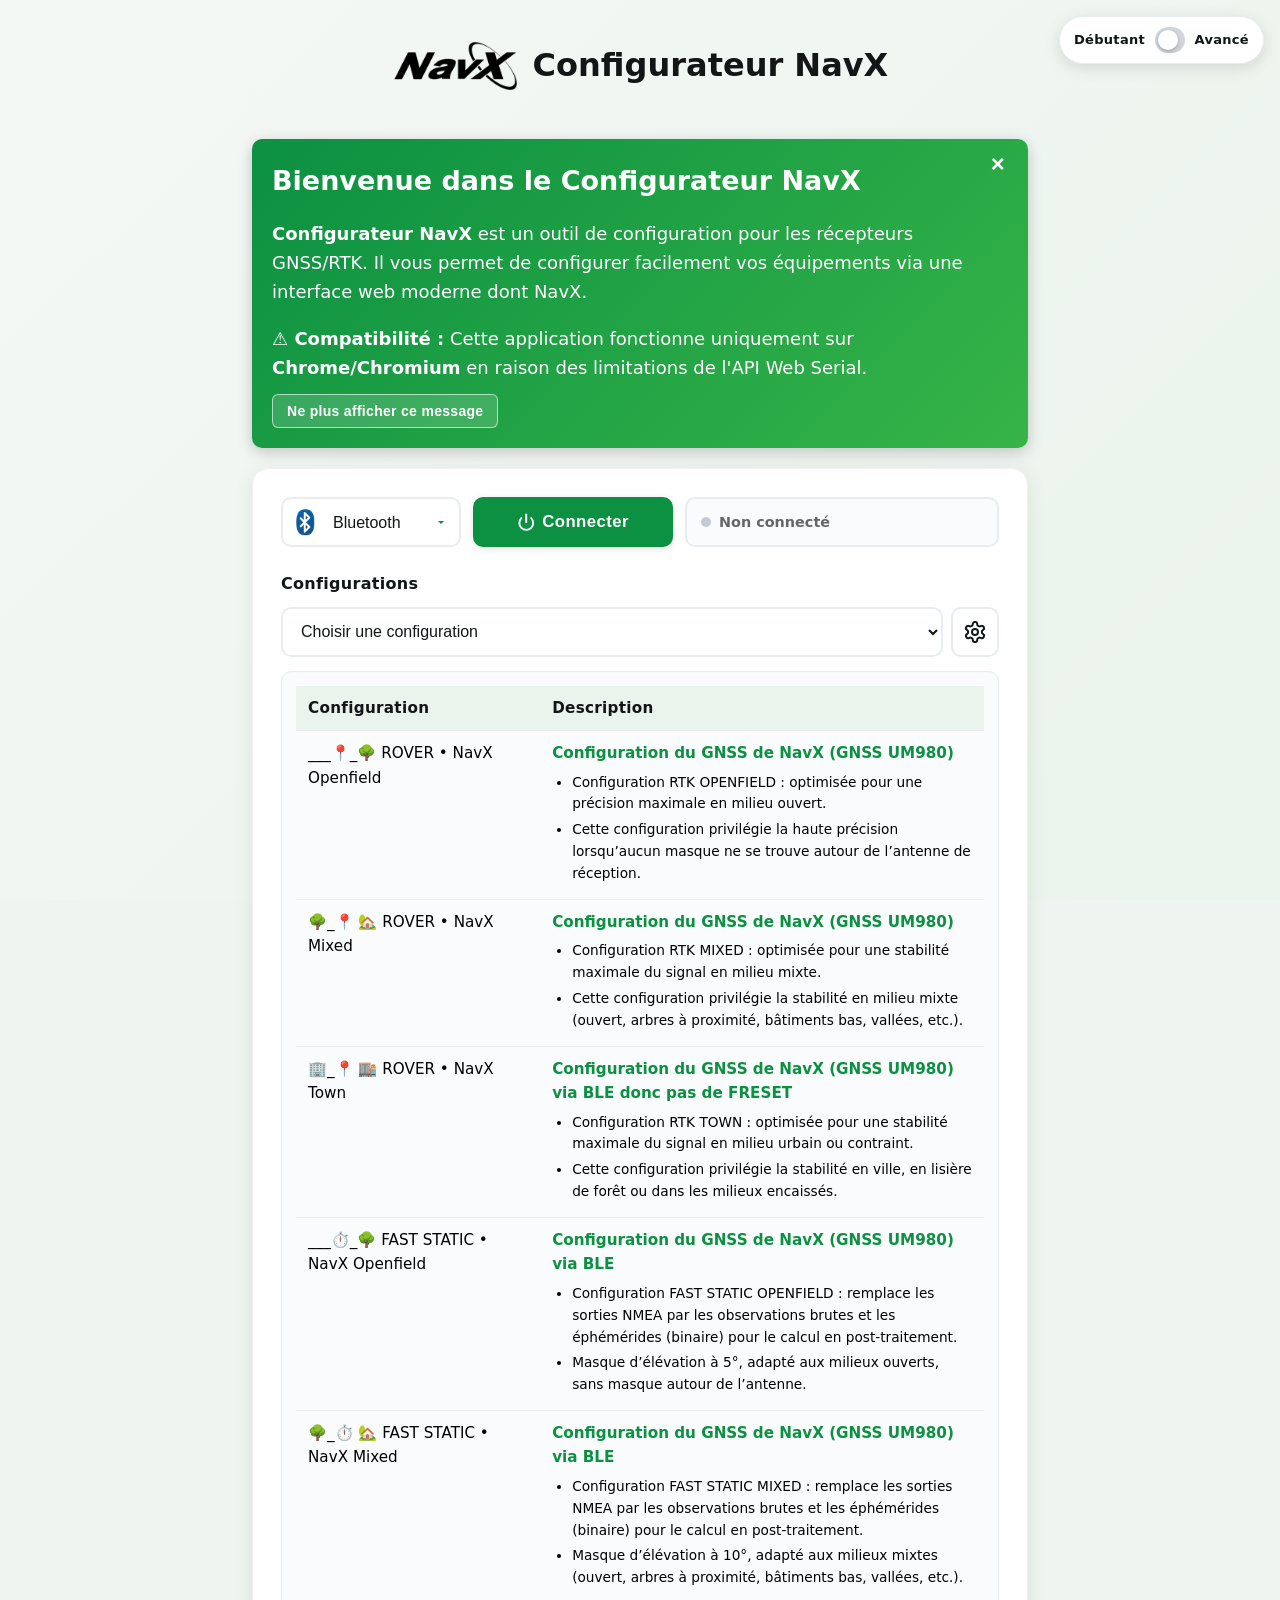
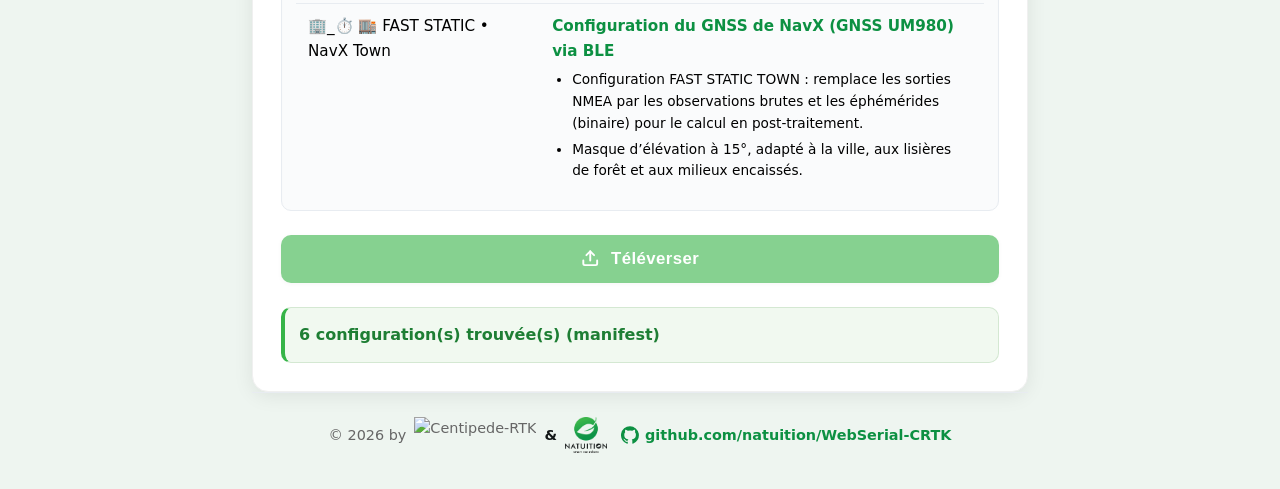
==== commit 4b65ac25: "feat: Add a live map with Centipede-RTK NEAR4 corrections (BLE) - "Carte" button in the device statu" ====
--- a/index.html
+++ b/index.html
@@ -3,7 +3,7 @@
 
 <head>
   <meta charset="utf-8" />
-  <title>Configurateur NavX (Web Serial)</title>
+  <title>Configurateur NavX</title>
   <meta name="viewport" content="width=device-width, initial-scale=1" />
   <link rel="manifest" href="/manifest.webmanifest">
   <meta name="theme-color" content="#0c9042">
@@ -28,7 +28,7 @@
   <div class="main-content">
     <h1 class="brand">
       <img src="static/navx-logo.png" alt="NavX" class="logo" />
-      Configurateur NavX (Web Serial)
+      Configurateur NavX
     </h1>
 
     <div class="main-container">
@@ -64,6 +64,14 @@
           </button>
           <div id="deviceStatus" class="device-status" aria-live="polite">
             <span id="deviceName">Non connecté</span>
+            <!-- Shown while NMEA positions are received and the browser is online -->
+            <button id="mapToggle" class="map-btn hidden" title="Voir la position sur la carte">
+              <svg viewBox="0 0 24 24" aria-hidden="true" focusable="false">
+                <path d="M20 10c0 4.99-5.54 10.19-7.4 11.8a1 1 0 0 1-1.2 0C9.54 20.19 4 14.99 4 10a8 8 0 0 1 16 0" />
+                <circle cx="12" cy="10" r="3" />
+              </svg>
+              Carte
+            </button>
           </div>
         </div>
       </div>
@@ -82,9 +90,11 @@
             </div>
             <div style="flex: 0 0 auto; display: flex; align-items: flex-end;">
               <div class="settings-menu">
-                <button class="settings-btn" id="settingsToggle" title="Paramètres avancés" aria-label="Paramètres avancés">
+                <button class="settings-btn" id="settingsToggle" title="Paramètres avancés"
+                  aria-label="Paramètres avancés">
                   <svg class="settings-icon" viewBox="0 0 24 24" aria-hidden="true" focusable="false">
-                    <path d="M12.22 2h-.44a2 2 0 0 0-2 2v.18a2 2 0 0 1-1 1.73l-.43.25a2 2 0 0 1-2 0l-.15-.08a2 2 0 0 0-2.73.73l-.22.38a2 2 0 0 0 .73 2.73l.15.1a2 2 0 0 1 1 1.72v.51a2 2 0 0 1-1 1.74l-.15.09a2 2 0 0 0-.73 2.73l.22.38a2 2 0 0 0 2.73.73l.15-.08a2 2 0 0 1 2 0l.43.25a2 2 0 0 1 1 1.73V20a2 2 0 0 0 2 2h.44a2 2 0 0 0 2-2v-.18a2 2 0 0 1 1-1.73l.43-.25a2 2 0 0 1 2 0l.15.08a2 2 0 0 0 2.73-.73l.22-.39a2 2 0 0 0-.73-2.73l-.15-.08a2 2 0 0 1-1-1.74v-.5a2 2 0 0 1 1-1.74l.15-.09a2 2 0 0 0 .73-2.73l-.22-.38a2 2 0 0 0-2.73-.73l-.15.08a2 2 0 0 1-2 0l-.43-.25a2 2 0 0 1-1-1.73V4a2 2 0 0 0-2-2z" />
+                    <path
+                      d="M12.22 2h-.44a2 2 0 0 0-2 2v.18a2 2 0 0 1-1 1.73l-.43.25a2 2 0 0 1-2 0l-.15-.08a2 2 0 0 0-2.73.73l-.22.38a2 2 0 0 0 .73 2.73l.15.1a2 2 0 0 1 1 1.72v.51a2 2 0 0 1-1 1.74l-.15.09a2 2 0 0 0-.73 2.73l.22.38a2 2 0 0 0 2.73.73l.15-.08a2 2 0 0 1 2 0l.43.25a2 2 0 0 1 1 1.73V20a2 2 0 0 0 2 2h.44a2 2 0 0 0 2-2v-.18a2 2 0 0 1 1-1.73l.43-.25a2 2 0 0 1 2 0l.15.08a2 2 0 0 0 2.73-.73l.22-.39a2 2 0 0 0-.73-2.73l-.15-.08a2 2 0 0 1-1-1.74v-.5a2 2 0 0 1 1-1.74l.15-.09a2 2 0 0 0 .73-2.73l-.22-.38a2 2 0 0 0-2.73-.73l-.15.08a2 2 0 0 1-2 0l-.43-.25a2 2 0 0 1-1-1.73V4a2 2 0 0 0-2-2z" />
                     <circle cx="12" cy="12" r="3" />
                   </svg>
                 </button>
@@ -116,14 +126,27 @@
 
       <!-- Barre de progression -->
       <div class="progress-container hidden" id="progressContainer">
-        <div class="progress-header">
-          <div></div>
-          <button class="progress-info-btn" id="terminalToggle" title="Afficher/masquer le terminal UART">i</button>
-        </div>
-        <div class="progress-bar">
-          <div class="progress-fill" id="progressFill" style="width: 0%"></div>
-        </div>
-        <div class="progress-text" id="progressText">En attente...</div>
+        <!-- Command counter + bar on one line, terminal toggle below -->
+        <div class="progress-row">
+          <span class="progress-count" id="progressText">–</span>
+          <div class="progress-bar">
+            <div class="progress-fill" id="progressFill" style="width: 0%"></div>
+          </div>
+        </div>
+        <div class="progress-actions">
+          <button class="terminal-toggle" id="terminalToggle" aria-expanded="false" aria-controls="uartTerminal"
+            title="Afficher le terminal UART">
+            <svg class="icon-open" viewBox="0 0 24 24" aria-hidden="true" focusable="false">
+              <polyline points="4 17 10 11 4 5" />
+              <line x1="12" y1="19" x2="20" y2="19" />
+            </svg>
+            <span class="label-open">Terminal</span>
+            <svg class="icon-close" viewBox="0 0 24 24" aria-hidden="true" focusable="false">
+              <path d="M18 6 6 18" />
+              <path d="m6 6 12 12" />
+            </svg>
+          </button>
+        </div>
         <div class="uart-terminal hidden" id="uartTerminal"></div>
       </div>
 
@@ -192,13 +215,27 @@
         <div class="control-group">
           <button id="save" class="btn btn-primary" style="width:100%;margin-top:8px">
             <svg class="btn-icon" viewBox="0 0 24 24" aria-hidden="true" focusable="false">
-              <path d="M15.2 3a2 2 0 0 1 1.4.6l3.8 3.8a2 2 0 0 1 .6 1.4V19a2 2 0 0 1-2 2H5a2 2 0 0 1-2-2V5a2 2 0 0 1 2-2z" />
+              <path
+                d="M15.2 3a2 2 0 0 1 1.4.6l3.8 3.8a2 2 0 0 1 .6 1.4V19a2 2 0 0 1-2 2H5a2 2 0 0 1-2-2V5a2 2 0 0 1 2-2z" />
               <path d="M17 21v-7a1 1 0 0 0-1-1H8a1 1 0 0 0-1 1v7" />
               <path d="M7 3v4a1 1 0 0 0 1 1h7" />
             </svg>
             SAVECONFIG
           </button>
         </div>
+      </div>
+    </div>
+
+    <!-- Map (position, RTK corrections) -->
+    <div class="settings-modal" id="mapModal">
+      <div class="settings-content map-content" role="dialog" aria-label="Carte">
+        <div class="map-banner">
+          <!-- Rendered on each position (fix, satellites, precision, corrections) -->
+          <div class="map-stats" id="mapStats"></div>
+          <button class="map-recenter" id="mapRecenter" title="Recentrer sur la position">Recentrer</button>
+          <button class="close-btn map-close" id="closeMapModal" title="Fermer la carte" aria-label="Fermer la carte">✕</button>
+        </div>
+        <div id="map" class="map"></div>
       </div>
     </div>
 
@@ -219,6 +256,7 @@
 
     <script src="static/js/script.js"></script>
     <script src="static/js/index-script.js"></script>
+    <script src="static/js/nmea-map.js"></script>
 </body>
 
 </html>
--- a/static/css/index-styles.css
+++ b/static/css/index-styles.css
@@ -83,34 +83,87 @@
   border: 1px solid #e8ecf1;
 }
 
-.progress-header {
-  display: flex;
-  justify-content: space-between;
-  align-items: center;
-  margin-bottom: 14px;
-}
-
-.progress-info-btn {
+.progress-row {
+  display: flex;
+  align-items: center;
+  gap: 12px;
+}
+
+/* Fixed width + tabular digits: the bar doesn't move while counting */
+.progress-count {
+  flex: 0 0 auto;
+  min-width: 5ch;
+  font-size: clamp(0.85rem, 2vw, 0.95rem);
+  font-weight: 700;
+  color: var(--dark);
+  font-variant-numeric: tabular-nums;
+}
+
+.progress-actions {
+  display: flex;
+  justify-content: flex-end;
+  margin-top: 12px;
+}
+
+/* Terminal toggle: pill with icon + label, filled when the terminal is shown */
+/* Same 34px height in both states, and only colors animate: no size "bounce" when toggling */
+.terminal-toggle {
+  display: inline-flex;
+  align-items: center;
+  gap: 6px;
+  height: 34px;
+  box-sizing: border-box;
+  padding: 0 12px;
+  border: 2px solid #e8ecf1;
+  border-radius: 999px;
   background: white;
-  border: 2px solid #e8ecf1;
-  border-radius: 50%;
-  width: 32px;
-  height: 32px;
+  color: var(--primary);
+  font-size: 0.85rem;
+  font-weight: 700;
   cursor: pointer;
-  font-size: 13px;
-  display: flex;
-  align-items: center;
+  transition: background-color 0.3s, border-color 0.3s, color 0.3s, box-shadow 0.3s;
+}
+
+.terminal-toggle svg {
+  width: 16px;
+  height: 16px;
+  fill: none;
+  stroke: currentColor;
+  stroke-width: 2.5;
+  stroke-linecap: round;
+  stroke-linejoin: round;
+}
+
+.terminal-toggle:hover {
+  border-color: var(--primary);
+  box-shadow: 0 4px 12px rgba(12, 144, 66, 0.1);
+}
+
+.terminal-toggle .icon-close {
+  display: none;
+}
+
+/* Open: round red close button */
+.terminal-toggle[aria-expanded="true"] {
+  width: 34px;
+  padding: 0;
   justify-content: center;
-  color: var(--primary);
-  transition: all 0.3s;
-  font-weight: 700;
-}
-
-.progress-info-btn:hover {
-  background: var(--primary);
-  color: white;
-  border-color: var(--primary);
-  box-shadow: 0 4px 12px rgba(12, 144, 66, 0.2);
+  border-color: var(--danger);
+  color: var(--danger);
+}
+
+.terminal-toggle[aria-expanded="true"]:hover {
+  background: #fff3f4;
+  box-shadow: 0 4px 12px rgba(220, 53, 69, 0.15);
+}
+
+.terminal-toggle[aria-expanded="true"] .icon-open,
+.terminal-toggle[aria-expanded="true"] .label-open {
+  display: none;
+}
+
+.terminal-toggle[aria-expanded="true"] .icon-close {
+  display: block;
 }
 
 .uart-terminal {
@@ -163,12 +216,11 @@
 }
 
 .progress-bar {
-  width: 100%;
+  flex: 1 1 auto;
   height: 24px;
   background: #e8ecf1;
   border-radius: 12px;
   overflow: hidden;
-  margin-bottom: 12px;
   border: 1px solid #dde3eb;
 }
 
@@ -178,13 +230,6 @@
   transition: width 0.4s cubic-bezier(0.4, 0, 0.2, 1);
   border-radius: 11px;
   box-shadow: inset 0 1px 2px rgba(255, 255, 255, 0.3);
-}
-
-.progress-text {
-  text-align: center;
-  font-size: clamp(0.85rem, 2vw, 0.95rem);
-  color: var(--dark);
-  font-weight: 600;
 }
 
 .settings-menu {
@@ -306,6 +351,45 @@
   overflow: hidden;
   text-overflow: ellipsis;
   white-space: nowrap;
+}
+
+/* "Carte" button inside the status pill, pushed to the right */
+.map-btn {
+  margin-left: auto;
+  flex: 0 0 auto;
+  display: inline-flex;
+  align-items: center;
+  gap: 4px;
+  height: 32px;
+  box-sizing: border-box;
+  padding: 0 10px;
+  border: 2px solid var(--primary);
+  border-radius: 999px;
+  background: white;
+  color: var(--primary);
+  font-size: 0.85rem;
+  font-weight: 700;
+  cursor: pointer;
+  transition: background-color 0.3s, color 0.3s;
+}
+
+.map-btn.hidden {
+  display: none;
+}
+
+.map-btn:hover {
+  background: var(--primary);
+  color: white;
+}
+
+.map-btn svg {
+  width: 16px;
+  height: 16px;
+  fill: none;
+  stroke: currentColor;
+  stroke-width: 2.5;
+  stroke-linecap: round;
+  stroke-linejoin: round;
 }
 
 .device-status.connected {
@@ -580,6 +664,109 @@
   stroke-width: 2;
   stroke-linecap: round;
   stroke-linejoin: round;
+}
+
+/* Position map modal */
+/* No title bar: the banner (stats, Recentrer, close) sits directly on top of the map */
+.settings-content.map-content {
+  max-width: 900px;
+  padding: 12px;
+}
+
+.close-btn.map-close {
+  flex: 0 0 auto;
+  width: 34px;
+  height: 34px;
+  padding: 0;
+  font-size: 18px;
+}
+
+/* White banner attached on top of the map: fix type, satellites, precision */
+.map-banner {
+  display: flex;
+  align-items: center;
+  gap: 12px;
+  padding: 10px 14px;
+  background: white;
+  border: 1px solid #e8ecf1;
+  border-bottom: none;
+  border-radius: 10px 10px 0 0;
+}
+
+.map-stats {
+  flex: 1 1 auto;
+  display: flex;
+  flex-wrap: wrap;
+  align-items: center;
+  gap: 8px 24px;
+}
+
+.map-stat {
+  display: flex;
+  flex-direction: column;
+  line-height: 1.2;
+}
+
+.map-stat small {
+  font-size: 0.75rem;
+  color: #666;
+}
+
+.map-stat strong {
+  font-size: 1.05rem;
+  color: var(--dark);
+  font-variant-numeric: tabular-nums;
+}
+
+.map {
+  height: min(60vh, 520px);
+  border-radius: 0 0 10px 10px;
+  overflow: hidden;
+  border: 1px solid #e8ecf1;
+}
+
+.map-error {
+  display: flex;
+  align-items: center;
+  justify-content: center;
+  height: 100%;
+  color: #666;
+  font-weight: 600;
+  text-align: center;
+  padding: 16px;
+}
+
+.map-marker {
+  width: 18px;
+  height: 18px;
+  border-radius: 50%;
+  background: var(--fix-color, var(--primary));
+  border: 3px solid white;
+  box-shadow: 0 0 0 2px var(--fix-color, var(--primary)), 0 2px 8px rgba(0, 0, 0, 0.3);
+}
+
+.map-fix {
+  padding: 2px 10px;
+  border-radius: 999px;
+  background: var(--fix-color);
+  color: white;
+  font-weight: 700;
+}
+
+.map-recenter {
+  flex: 0 0 auto;
+  padding: 6px 12px;
+  border: 2px solid #e8ecf1;
+  border-radius: 999px;
+  background: white;
+  color: var(--primary);
+  font-size: 0.85rem;
+  font-weight: 700;
+  cursor: pointer;
+}
+
+.map-recenter:hover {
+  border-color: var(--primary);
 }
 
 .settings-content select,
@@ -784,12 +971,6 @@
     font-size: clamp(1rem, 3vw, 1.2rem);
   }
 
-  .progress-info-btn {
-    width: 28px;
-    height: 28px;
-    font-size: 12px;
-  }
-
   .status {
     font-size: 0.9rem;
     padding: 12px;
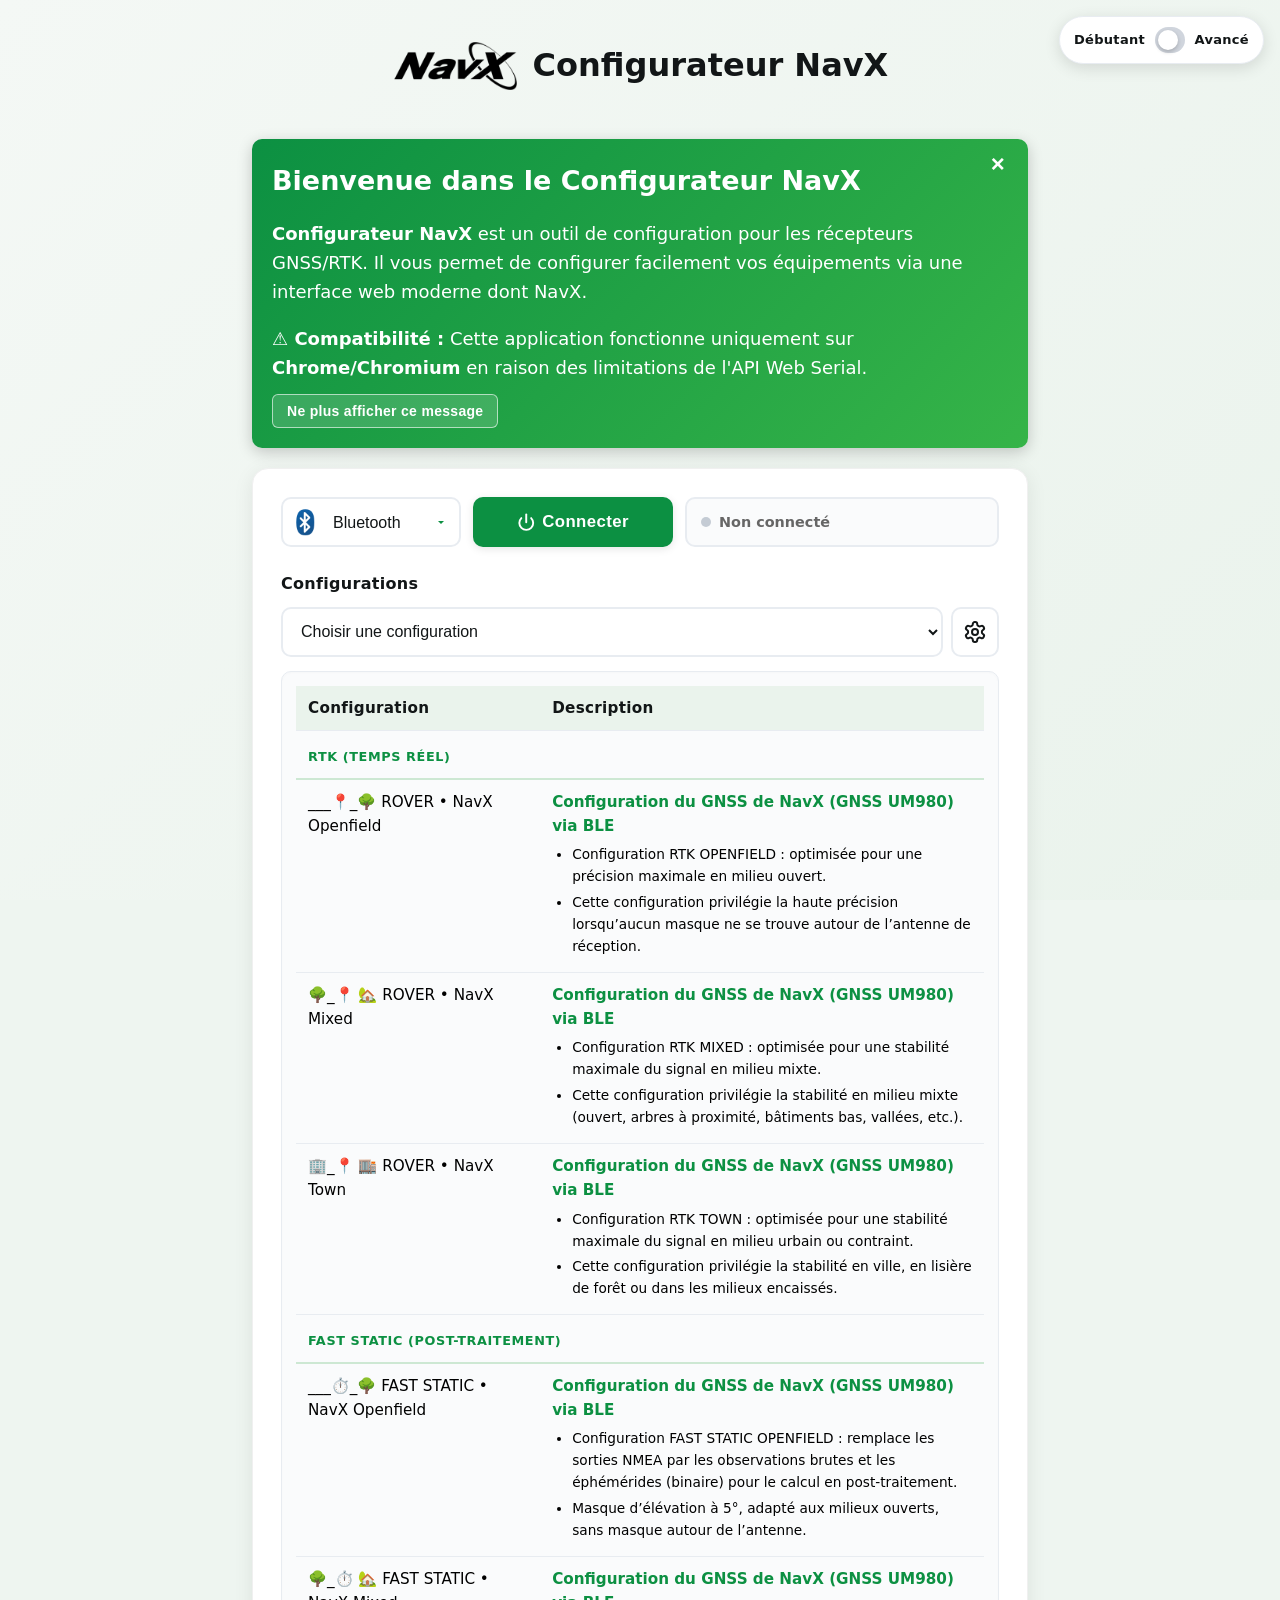
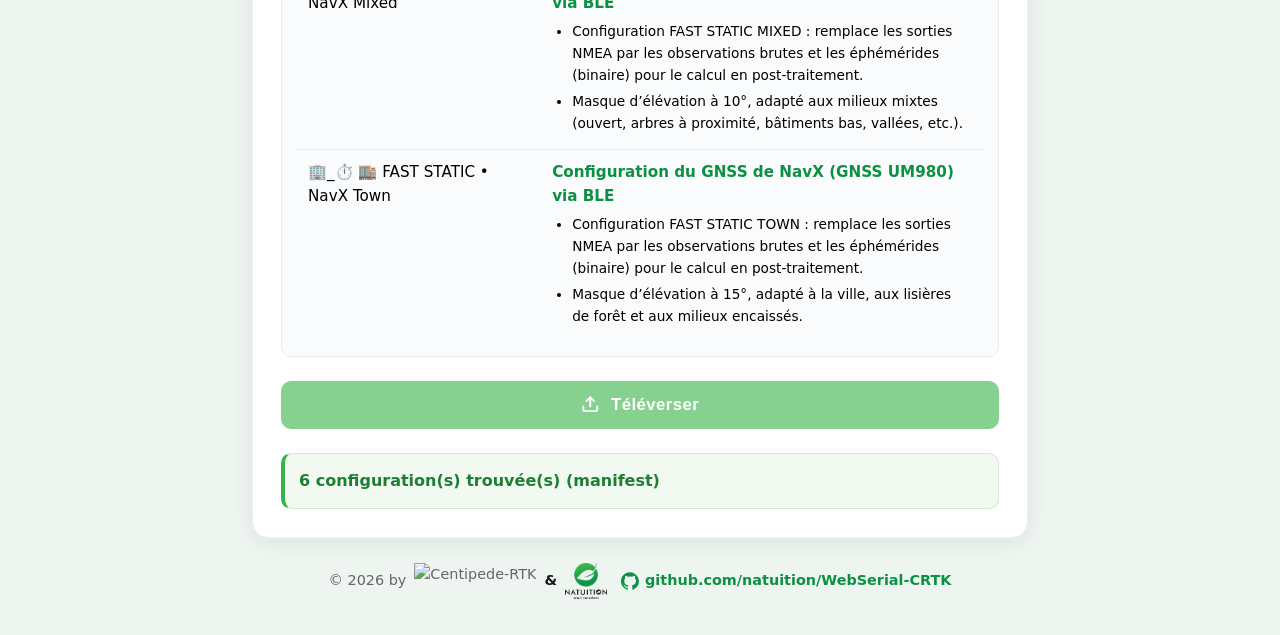
==== commit 959c97f9: "feat: Label the delay as max wait or pause depending on the ack option - Advanced page: "Attendre ac" ====
--- a/index.html
+++ b/index.html
@@ -193,7 +193,8 @@
         </div>
 
         <div class="control-group">
-          <label>Délai entre commande(s)</label>
+          <!-- Beginner mode always waits for the answer: the delay is its maximum -->
+          <label>Attente max. de la réponse (s)</label>
           <input id="delay" type="number" min="0" step="0.1" value="5">
         </div>
 
--- a/static/css/styles.css
+++ b/static/css/styles.css
@@ -174,6 +174,20 @@
 .btn-success:active:not([disabled]) {
   transform: translateY(0);
   box-shadow: 0 2px 6px rgba(40, 167, 69, 0.2);
+}
+
+/* Secondary action (e.g. SAVECONFIG next to Envoyer): green outline */
+.btn-primary-outline,
+.btn.btn-primary-outline {
+  background: white;
+  color: var(--primary);
+  border: 2px solid var(--primary);
+  box-shadow: 0 4px 12px rgba(12, 144, 66, 0.1);
+}
+
+.btn-primary-outline:hover:not([disabled]) {
+  background: #eef7f0;
+  transform: translateY(-2px);
 }
 
 /* Destructive action (e.g. disconnect): outlined, so it doesn't compete with the primary action */
@@ -327,3 +341,513 @@
 h1 {
   font-size: clamp(20px, 4vw, 32px);
 }
+
+/* ========================================
+  Shared components (beginner + advanced pages):
+  background, buttons, connection row and status pill,
+  progress, terminal, modals and position map
+  ======================================== */
+
+/* On the root (not body) with a solid color: overscroll areas show the root background color, not the gradient */
+html {
+  background: #eef5f0 linear-gradient(135deg, #f4f8f5 0%, #eaf3ec 100%) fixed;
+}
+
+.btn {
+  font-size: clamp(0.95rem, 2vw, 1.05rem);
+  padding: clamp(11px, 2.5vw, 14px) clamp(18px, 4vw, 28px);
+  border-radius: 10px;
+  border: none;
+  cursor: pointer;
+  font-weight: 700;
+  transition: all 0.3s cubic-bezier(0.4, 0, 0.2, 1);
+  box-shadow: 0 2px 8px rgba(0, 0, 0, 0.1);
+  letter-spacing: 0.4px;
+}
+
+.btn:active {
+  transform: scale(0.98);
+}
+
+.btn:disabled {
+  box-shadow: 0 1px 4px rgba(0, 0, 0, 0.05);
+}
+
+.progress-row {
+  display: flex;
+  align-items: center;
+  gap: 12px;
+}
+
+/* Fixed width + tabular digits: the bar doesn't move while counting */
+.progress-count {
+  flex: 0 0 auto;
+  min-width: 5ch;
+  font-size: clamp(0.85rem, 2vw, 0.95rem);
+  font-weight: 700;
+  color: var(--dark);
+  font-variant-numeric: tabular-nums;
+}
+
+.progress-actions {
+  display: flex;
+  justify-content: flex-end;
+  margin-top: 12px;
+}
+
+.uart-terminal {
+  background: #0f1419;
+  color: #00ff00;
+  font-family: 'Courier New', monospace;
+  font-size: clamp(11px, 1.8vw, 13px);
+  padding: 14px;
+  border-radius: 8px;
+  max-height: 240px;
+  overflow-y: auto;
+  margin-top: 14px;
+  border: 1px solid #2a3139;
+  white-space: pre-wrap;
+  word-break: break-all;
+  line-height: 1.4;
+}
+
+.uart-terminal::-webkit-scrollbar {
+  width: 8px;
+}
+
+.uart-terminal::-webkit-scrollbar-track {
+  background: #1a1f26;
+}
+
+.uart-terminal::-webkit-scrollbar-thumb {
+  background: #4a5568;
+  border-radius: 4px;
+}
+
+.uart-terminal::-webkit-scrollbar-thumb:hover {
+  background: #5a6578;
+}
+
+.uart-terminal .sent {
+  color: #ffcd00;
+  font-weight: 600;
+}
+
+.uart-terminal .received {
+  color: #00ff00;
+  font-weight: 500;
+}
+
+.uart-terminal .timestamp {
+  color: #6b7280;
+  font-size: 11px;
+  opacity: 0.8;
+}
+
+.progress-bar {
+  flex: 1 1 auto;
+  height: 24px;
+  background: #e8ecf1;
+  border-radius: 12px;
+  overflow: hidden;
+  border: 1px solid #dde3eb;
+}
+
+.progress-fill {
+  height: 100%;
+  background: linear-gradient(90deg, var(--primary), #36b448);
+  transition: width 0.4s cubic-bezier(0.4, 0, 0.2, 1);
+  border-radius: 11px;
+  box-shadow: inset 0 1px 2px rgba(255, 255, 255, 0.3);
+}
+
+/* Connection row: transport selector, connect button, device status (50px like the config row) */
+.connect-row {
+  display: flex;
+  align-items: center;
+  gap: clamp(8px, 2vw, 12px);
+}
+
+/* Just wide enough for the icon, "Bluetooth" and the arrow */
+.connect-row .transport-selector {
+  flex: 0 0 auto;
+  width: 180px;
+}
+
+/* Fixed height: no vertical padding, it would clip the label */
+.connect-row .transport-select {
+  height: 50px;
+  padding-top: 0;
+  padding-bottom: 0;
+}
+
+/* Same fixed width for Connecter / Déconnecter: the row doesn't move on (dis)connection */
+.connect-btn {
+  flex: 0 0 auto;
+  width: 200px;
+  height: 50px;
+  padding: 0 12px;
+  display: flex;
+  align-items: center;
+  justify-content: center;
+  white-space: nowrap;
+}
+
+.connect-btn.hidden {
+  display: none;
+}
+
+.btn-icon {
+  width: 1.1em;
+  height: 1.1em;
+  margin-right: 0.4em;
+  vertical-align: -0.2em;
+  fill: none;
+  stroke: currentColor;
+  stroke-width: 2.5;
+  stroke-linecap: round;
+  stroke-linejoin: round;
+}
+
+.device-status {
+  flex: 1 1 0;
+  min-width: 0;
+  height: 50px;
+  box-sizing: border-box;
+  display: flex;
+  align-items: center;
+  gap: 8px;
+  padding: 0 14px;
+  border: 2px solid #e8ecf1;
+  border-radius: 10px;
+  background: #fafbfc;
+  color: #666;
+  font-size: 0.9rem;
+  font-weight: 600;
+}
+
+.device-status::before {
+  content: '';
+  flex: 0 0 auto;
+  width: 10px;
+  height: 10px;
+  border-radius: 50%;
+  background: #c4cbd4;
+}
+
+.device-status span {
+  min-width: 0;
+  overflow: hidden;
+  text-overflow: ellipsis;
+  white-space: nowrap;
+}
+
+/* "Carte" button inside the status pill, pushed to the right */
+.map-btn {
+  margin-left: auto;
+  flex: 0 0 auto;
+  display: inline-flex;
+  align-items: center;
+  gap: 4px;
+  height: 32px;
+  box-sizing: border-box;
+  padding: 0 10px;
+  border: 2px solid var(--primary);
+  border-radius: 999px;
+  background: white;
+  color: var(--primary);
+  font-size: 0.85rem;
+  font-weight: 700;
+  cursor: pointer;
+  transition: background-color 0.3s, color 0.3s;
+}
+
+.map-btn.hidden {
+  display: none;
+}
+
+.map-btn:hover {
+  background: var(--primary);
+  color: white;
+}
+
+.map-btn svg {
+  width: 16px;
+  height: 16px;
+  fill: none;
+  stroke: currentColor;
+  stroke-width: 2.5;
+  stroke-linecap: round;
+  stroke-linejoin: round;
+}
+
+.device-status.connected {
+  color: var(--primary);
+  border-color: #cde8d3;
+  background: #eef7f0;
+}
+
+.device-status.connected::before {
+  background: var(--primary);
+}
+
+/* Phone: transport + button on the first line, status below */
+@media (max-width: 600px) {
+  .connect-row {
+    flex-wrap: wrap;
+  }
+
+  .connect-btn {
+    flex: 1 1 auto;
+  }
+
+  .device-status {
+    flex-basis: 100%;
+  }
+}
+
+/* Transport selector styling */
+.transport-selector {
+  position: relative;
+  display: flex;
+  align-items: center;
+  justify-content: flex-start;
+  width: 100%;
+}
+
+.transport-select {
+  appearance: none;
+  background-image: url("data:image/svg+xml,%3Csvg xmlns='http://www.w3.org/2000/svg' width='12' height='12' viewBox='0 0 12 12'%3E%3Cpath fill='%230c9042' d='M3 5l3 3 3-3z'/%3E%3C/svg%3E");
+  background-repeat: no-repeat;
+  background-position: right 12px center;
+  background-color: white;
+  padding-right: 32px;
+  padding-left: 50px;
+  width: 100%;
+  height: 48px;
+  box-sizing: border-box;
+  align-self: center;
+}
+
+.transport-icon {
+  position: absolute;
+  left: 8px;
+  top: 50%;
+  transform: translateY(-50%);
+  pointer-events: none;
+  z-index: 10;
+  width: 32px;
+  height: 32px;
+  object-fit: contain;
+}
+
+.transport-icon.usb-icon {
+  display: block;
+}
+
+.transport-icon.ble-icon {
+  display: none;
+}
+
+.settings-modal {
+  position: fixed;
+  top: 0;
+  left: 0;
+  width: 100vw;
+  height: 100vh;
+  background: rgba(0, 0, 0, 0.5);
+  z-index: 1000;
+  display: none;
+  justify-content: center;
+  align-items: center;
+  backdrop-filter: blur(3px);
+  padding: 16px;
+  /* Padding inside the 100vw/100vh, otherwise the overlay overflows the screen */
+  box-sizing: border-box;
+}
+
+.settings-modal.active {
+  display: flex;
+}
+
+.settings-content {
+  background: white;
+  border-radius: 16px;
+  box-shadow: 0 20px 50px rgba(0, 0, 0, 0.15);
+  padding: clamp(24px, 5vw, 36px);
+  max-width: 500px;
+  width: 100%;
+  max-height: 85vh;
+  overflow-y: auto;
+  position: relative;
+  animation: modalSlideIn 0.35s cubic-bezier(0.4, 0, 0.2, 1);
+}
+
+@keyframes modalSlideIn {
+  from {
+    opacity: 0;
+    transform: translateY(-40px) scale(0.95);
+  }
+  to {
+    opacity: 1;
+    transform: translateY(0) scale(1);
+  }
+}
+
+.modal-header {
+  display: flex;
+  justify-content: space-between;
+  align-items: center;
+  margin-bottom: 28px;
+  padding-bottom: 18px;
+  border-bottom: 2px solid #eaf3ec;
+}
+
+.modal-title {
+  font-size: clamp(1.2rem, 4vw, 1.4rem);
+  font-weight: 700;
+  color: var(--dark);
+  margin: 0;
+  letter-spacing: 0.3px;
+}
+
+.close-btn {
+  background: white;
+  border: 2px solid #e8ecf1;
+  font-size: 24px;
+  cursor: pointer;
+  padding: 6px;
+  border-radius: 50%;
+  transition: all 0.3s;
+  color: #666;
+  width: 40px;
+  height: 40px;
+  display: flex;
+  align-items: center;
+  justify-content: center;
+  font-weight: 700;
+}
+
+.close-btn:hover {
+  background: #ffe5e5;
+  border-color: var(--danger);
+  color: var(--danger);
+  box-shadow: 0 4px 12px rgba(220, 53, 69, 0.15);
+}
+
+/* Utility: hidden but still focusable / readable by screen readers.
+   !important so element rules (e.g. .settings-content input[type="file"]) can't make it overflow */
+.visually-hidden {
+  position: absolute !important;
+  width: 1px !important;
+  height: 1px !important;
+  padding: 0 !important;
+  margin: -1px !important;
+  border: 0 !important;
+  overflow: hidden !important;
+  clip: rect(0 0 0 0) !important;
+  white-space: nowrap !important;
+}
+
+/* Position map modal */
+/* No title bar: the banner (stats, Recentrer, close) sits directly on top of the map */
+.settings-content.map-content {
+  max-width: 900px;
+  padding: 12px;
+}
+
+.close-btn.map-close {
+  flex: 0 0 auto;
+  width: 34px;
+  height: 34px;
+  padding: 0;
+  font-size: 18px;
+}
+
+/* White banner attached on top of the map: fix type, satellites, precision */
+.map-banner {
+  display: flex;
+  align-items: center;
+  gap: 12px;
+  padding: 10px 14px;
+  background: white;
+  border: 1px solid #e8ecf1;
+  border-bottom: none;
+  border-radius: 10px 10px 0 0;
+}
+
+.map-stats {
+  flex: 1 1 auto;
+  display: flex;
+  flex-wrap: wrap;
+  align-items: center;
+  gap: 8px 24px;
+}
+
+.map-stat {
+  display: flex;
+  flex-direction: column;
+  line-height: 1.2;
+}
+
+.map-stat small {
+  font-size: 0.75rem;
+  color: #666;
+}
+
+.map-stat strong {
+  font-size: 1.05rem;
+  color: var(--dark);
+  font-variant-numeric: tabular-nums;
+}
+
+.map {
+  height: min(60vh, 520px);
+  border-radius: 0 0 10px 10px;
+  overflow: hidden;
+  border: 1px solid #e8ecf1;
+}
+
+.map-error {
+  display: flex;
+  align-items: center;
+  justify-content: center;
+  height: 100%;
+  color: #666;
+  font-weight: 600;
+  text-align: center;
+  padding: 16px;
+}
+
+.map-marker {
+  width: 18px;
+  height: 18px;
+  border-radius: 50%;
+  background: var(--fix-color, var(--primary));
+  border: 3px solid white;
+  box-shadow: 0 0 0 2px var(--fix-color, var(--primary)), 0 2px 8px rgba(0, 0, 0, 0.3);
+}
+
+.map-fix {
+  padding: 2px 10px;
+  border-radius: 999px;
+  background: var(--fix-color);
+  color: white;
+  font-weight: 700;
+}
+
+.map-recenter {
+  flex: 0 0 auto;
+  padding: 6px 12px;
+  border: 2px solid #e8ecf1;
+  border-radius: 999px;
+  background: white;
+  color: var(--primary);
+  font-size: 0.85rem;
+  font-weight: 700;
+  cursor: pointer;
+}
+
+.map-recenter:hover {
+  border-color: var(--primary);
+}
--- a/static/css/index-styles.css
+++ b/static/css/index-styles.css
@@ -1,11 +1,6 @@
 /* ========================================
   Centipede-RTK Web Serial - Styles for index.html (beginner mode)
   ======================================== */
-
-/* On the root (not body) with a solid color: overscroll areas show the root background color, not the gradient */
-html {
-  background: #eef5f0 linear-gradient(135deg, #f4f8f5 0%, #eaf3ec 100%) fixed;
-}
 
 body {
   max-width: 800px;
@@ -54,26 +49,6 @@
   align-content: flex-start;
 }
 
-.btn {
-  font-size: clamp(0.95rem, 2vw, 1.05rem);
-  padding: clamp(11px, 2.5vw, 14px) clamp(18px, 4vw, 28px);
-  border-radius: 10px;
-  border: none;
-  cursor: pointer;
-  font-weight: 700;
-  transition: all 0.3s cubic-bezier(0.4, 0, 0.2, 1);
-  box-shadow: 0 2px 8px rgba(0, 0, 0, 0.1);
-  letter-spacing: 0.4px;
-}
-
-.btn:active {
-  transform: scale(0.98);
-}
-
-.btn:disabled {
-  box-shadow: 0 1px 4px rgba(0, 0, 0, 0.05);
-}
-
 .progress-container {
   margin-top: 28px;
   position: relative;
@@ -81,28 +56,6 @@
   border-radius: 12px;
   padding: 18px;
   border: 1px solid #e8ecf1;
-}
-
-.progress-row {
-  display: flex;
-  align-items: center;
-  gap: 12px;
-}
-
-/* Fixed width + tabular digits: the bar doesn't move while counting */
-.progress-count {
-  flex: 0 0 auto;
-  min-width: 5ch;
-  font-size: clamp(0.85rem, 2vw, 0.95rem);
-  font-weight: 700;
-  color: var(--dark);
-  font-variant-numeric: tabular-nums;
-}
-
-.progress-actions {
-  display: flex;
-  justify-content: flex-end;
-  margin-top: 12px;
 }
 
 /* Terminal toggle: pill with icon + label, filled when the terminal is shown */
@@ -166,72 +119,6 @@
   display: block;
 }
 
-.uart-terminal {
-  background: #0f1419;
-  color: #00ff00;
-  font-family: 'Courier New', monospace;
-  font-size: clamp(11px, 1.8vw, 13px);
-  padding: 14px;
-  border-radius: 8px;
-  max-height: 240px;
-  overflow-y: auto;
-  margin-top: 14px;
-  border: 1px solid #2a3139;
-  white-space: pre-wrap;
-  word-break: break-all;
-  line-height: 1.4;
-}
-
-.uart-terminal::-webkit-scrollbar {
-  width: 8px;
-}
-
-.uart-terminal::-webkit-scrollbar-track {
-  background: #1a1f26;
-}
-
-.uart-terminal::-webkit-scrollbar-thumb {
-  background: #4a5568;
-  border-radius: 4px;
-}
-
-.uart-terminal::-webkit-scrollbar-thumb:hover {
-  background: #5a6578;
-}
-
-.uart-terminal .sent {
-  color: #ffcd00;
-  font-weight: 600;
-}
-
-.uart-terminal .received {
-  color: #00ff00;
-  font-weight: 500;
-}
-
-.uart-terminal .timestamp {
-  color: #6b7280;
-  font-size: 11px;
-  opacity: 0.8;
-}
-
-.progress-bar {
-  flex: 1 1 auto;
-  height: 24px;
-  background: #e8ecf1;
-  border-radius: 12px;
-  overflow: hidden;
-  border: 1px solid #dde3eb;
-}
-
-.progress-fill {
-  height: 100%;
-  background: linear-gradient(90deg, var(--primary), #36b448);
-  transition: width 0.4s cubic-bezier(0.4, 0, 0.2, 1);
-  border-radius: 11px;
-  box-shadow: inset 0 1px 2px rgba(255, 255, 255, 0.3);
-}
-
 .settings-menu {
   position: relative;
   display: inline-block;
@@ -272,194 +159,6 @@
   box-shadow: 0 4px 12px rgba(12, 144, 66, 0.1);
 }
 
-/* Connection row: transport selector, connect button, device status (50px like the config row) */
-.connect-row {
-  display: flex;
-  align-items: center;
-  gap: clamp(8px, 2vw, 12px);
-}
-
-/* Just wide enough for the icon, "Bluetooth" and the arrow */
-.connect-row .transport-selector {
-  flex: 0 0 auto;
-  width: 180px;
-}
-
-/* Fixed height: no vertical padding, it would clip the label */
-.connect-row .transport-select {
-  height: 50px;
-  padding-top: 0;
-  padding-bottom: 0;
-}
-
-/* Same fixed width for Connecter / Déconnecter: the row doesn't move on (dis)connection */
-.connect-btn {
-  flex: 0 0 auto;
-  width: 200px;
-  height: 50px;
-  padding: 0 12px;
-  display: flex;
-  align-items: center;
-  justify-content: center;
-  white-space: nowrap;
-}
-
-.connect-btn.hidden {
-  display: none;
-}
-
-.btn-icon {
-  width: 1.1em;
-  height: 1.1em;
-  margin-right: 0.4em;
-  vertical-align: -0.2em;
-  fill: none;
-  stroke: currentColor;
-  stroke-width: 2.5;
-  stroke-linecap: round;
-  stroke-linejoin: round;
-}
-
-.device-status {
-  flex: 1 1 0;
-  min-width: 0;
-  height: 50px;
-  box-sizing: border-box;
-  display: flex;
-  align-items: center;
-  gap: 8px;
-  padding: 0 14px;
-  border: 2px solid #e8ecf1;
-  border-radius: 10px;
-  background: #fafbfc;
-  color: #666;
-  font-size: 0.9rem;
-  font-weight: 600;
-}
-
-.device-status::before {
-  content: '';
-  flex: 0 0 auto;
-  width: 10px;
-  height: 10px;
-  border-radius: 50%;
-  background: #c4cbd4;
-}
-
-.device-status span {
-  min-width: 0;
-  overflow: hidden;
-  text-overflow: ellipsis;
-  white-space: nowrap;
-}
-
-/* "Carte" button inside the status pill, pushed to the right */
-.map-btn {
-  margin-left: auto;
-  flex: 0 0 auto;
-  display: inline-flex;
-  align-items: center;
-  gap: 4px;
-  height: 32px;
-  box-sizing: border-box;
-  padding: 0 10px;
-  border: 2px solid var(--primary);
-  border-radius: 999px;
-  background: white;
-  color: var(--primary);
-  font-size: 0.85rem;
-  font-weight: 700;
-  cursor: pointer;
-  transition: background-color 0.3s, color 0.3s;
-}
-
-.map-btn.hidden {
-  display: none;
-}
-
-.map-btn:hover {
-  background: var(--primary);
-  color: white;
-}
-
-.map-btn svg {
-  width: 16px;
-  height: 16px;
-  fill: none;
-  stroke: currentColor;
-  stroke-width: 2.5;
-  stroke-linecap: round;
-  stroke-linejoin: round;
-}
-
-.device-status.connected {
-  color: var(--primary);
-  border-color: #cde8d3;
-  background: #eef7f0;
-}
-
-.device-status.connected::before {
-  background: var(--primary);
-}
-
-/* Phone: transport + button on the first line, status below */
-@media (max-width: 600px) {
-  .connect-row {
-    flex-wrap: wrap;
-  }
-
-  .connect-btn {
-    flex: 1 1 auto;
-  }
-
-  .device-status {
-    flex-basis: 100%;
-  }
-}
-
-/* Transport selector styling */
-.transport-selector {
-  position: relative;
-  display: flex;
-  align-items: center;
-  justify-content: flex-start;
-  width: 100%;
-}
-
-.transport-select {
-  appearance: none;
-  background-image: url("data:image/svg+xml,%3Csvg xmlns='http://www.w3.org/2000/svg' width='12' height='12' viewBox='0 0 12 12'%3E%3Cpath fill='%230c9042' d='M3 5l3 3 3-3z'/%3E%3C/svg%3E");
-  background-repeat: no-repeat;
-  background-position: right 12px center;
-  background-color: white;
-  padding-right: 32px;
-  padding-left: 50px;
-  width: 100%;
-  height: 48px;
-  box-sizing: border-box;
-  align-self: center;
-}
-
-.transport-icon {
-  position: absolute;
-  left: 8px;
-  top: 50%;
-  transform: translateY(-50%);
-  pointer-events: none;
-  z-index: 10;
-  width: 32px;
-  height: 32px;
-  object-fit: contain;
-}
-
-.transport-icon.usb-icon {
-  display: block;
-}
-
-.transport-icon.ble-icon {
-  display: none;
-}
-
 .config-summary {
   margin-top: 14px;
   border: 1px solid #e8ecf1;
@@ -500,6 +199,17 @@
   overflow-wrap: anywhere;
 }
 
+/* Group title row (RTK / Fast static), like the selector's <optgroup> */
+.config-summary-table .config-summary-group th {
+  background: transparent;
+  color: var(--primary);
+  font-size: 0.8rem;
+  text-transform: uppercase;
+  letter-spacing: 0.6px;
+  padding-top: 16px;
+  border-bottom: 2px solid #cde8d3;
+}
+
 .config-summary-table tr:last-child td {
   border-bottom: none;
 }
@@ -518,106 +228,6 @@
 .config-summary-desc-list li {
   margin-bottom: 4px;
   font-size: 0.9em;
-}
-
-.settings-modal {
-  position: fixed;
-  top: 0;
-  left: 0;
-  width: 100vw;
-  height: 100vh;
-  background: rgba(0, 0, 0, 0.5);
-  z-index: 1000;
-  display: none;
-  justify-content: center;
-  align-items: center;
-  backdrop-filter: blur(3px);
-  padding: 16px;
-  /* Padding inside the 100vw/100vh, otherwise the overlay overflows the screen */
-  box-sizing: border-box;
-}
-
-.settings-modal.active {
-  display: flex;
-}
-
-.settings-content {
-  background: white;
-  border-radius: 16px;
-  box-shadow: 0 20px 50px rgba(0, 0, 0, 0.15);
-  padding: clamp(24px, 5vw, 36px);
-  max-width: 500px;
-  width: 100%;
-  max-height: 85vh;
-  overflow-y: auto;
-  position: relative;
-  animation: modalSlideIn 0.35s cubic-bezier(0.4, 0, 0.2, 1);
-}
-
-@keyframes modalSlideIn {
-  from {
-    opacity: 0;
-    transform: translateY(-40px) scale(0.95);
-  }
-  to {
-    opacity: 1;
-    transform: translateY(0) scale(1);
-  }
-}
-
-.modal-header {
-  display: flex;
-  justify-content: space-between;
-  align-items: center;
-  margin-bottom: 28px;
-  padding-bottom: 18px;
-  border-bottom: 2px solid #eaf3ec;
-}
-
-.modal-title {
-  font-size: clamp(1.2rem, 4vw, 1.4rem);
-  font-weight: 700;
-  color: var(--dark);
-  margin: 0;
-  letter-spacing: 0.3px;
-}
-
-.close-btn {
-  background: white;
-  border: 2px solid #e8ecf1;
-  font-size: 24px;
-  cursor: pointer;
-  padding: 6px;
-  border-radius: 50%;
-  transition: all 0.3s;
-  color: #666;
-  width: 40px;
-  height: 40px;
-  display: flex;
-  align-items: center;
-  justify-content: center;
-  font-weight: 700;
-}
-
-.close-btn:hover {
-  background: #ffe5e5;
-  border-color: var(--danger);
-  color: var(--danger);
-  box-shadow: 0 4px 12px rgba(220, 53, 69, 0.15);
-}
-
-/* Utility: hidden but still focusable / readable by screen readers.
-   !important so element rules (e.g. .settings-content input[type="file"]) can't make it overflow */
-.visually-hidden {
-  position: absolute !important;
-  width: 1px !important;
-  height: 1px !important;
-  padding: 0 !important;
-  margin: -1px !important;
-  border: 0 !important;
-  overflow: hidden !important;
-  clip: rect(0 0 0 0) !important;
-  white-space: nowrap !important;
 }
 
 /* Custom file picker (label for the hidden #configFile) */
@@ -666,109 +276,6 @@
   stroke-linejoin: round;
 }
 
-/* Position map modal */
-/* No title bar: the banner (stats, Recentrer, close) sits directly on top of the map */
-.settings-content.map-content {
-  max-width: 900px;
-  padding: 12px;
-}
-
-.close-btn.map-close {
-  flex: 0 0 auto;
-  width: 34px;
-  height: 34px;
-  padding: 0;
-  font-size: 18px;
-}
-
-/* White banner attached on top of the map: fix type, satellites, precision */
-.map-banner {
-  display: flex;
-  align-items: center;
-  gap: 12px;
-  padding: 10px 14px;
-  background: white;
-  border: 1px solid #e8ecf1;
-  border-bottom: none;
-  border-radius: 10px 10px 0 0;
-}
-
-.map-stats {
-  flex: 1 1 auto;
-  display: flex;
-  flex-wrap: wrap;
-  align-items: center;
-  gap: 8px 24px;
-}
-
-.map-stat {
-  display: flex;
-  flex-direction: column;
-  line-height: 1.2;
-}
-
-.map-stat small {
-  font-size: 0.75rem;
-  color: #666;
-}
-
-.map-stat strong {
-  font-size: 1.05rem;
-  color: var(--dark);
-  font-variant-numeric: tabular-nums;
-}
-
-.map {
-  height: min(60vh, 520px);
-  border-radius: 0 0 10px 10px;
-  overflow: hidden;
-  border: 1px solid #e8ecf1;
-}
-
-.map-error {
-  display: flex;
-  align-items: center;
-  justify-content: center;
-  height: 100%;
-  color: #666;
-  font-weight: 600;
-  text-align: center;
-  padding: 16px;
-}
-
-.map-marker {
-  width: 18px;
-  height: 18px;
-  border-radius: 50%;
-  background: var(--fix-color, var(--primary));
-  border: 3px solid white;
-  box-shadow: 0 0 0 2px var(--fix-color, var(--primary)), 0 2px 8px rgba(0, 0, 0, 0.3);
-}
-
-.map-fix {
-  padding: 2px 10px;
-  border-radius: 999px;
-  background: var(--fix-color);
-  color: white;
-  font-weight: 700;
-}
-
-.map-recenter {
-  flex: 0 0 auto;
-  padding: 6px 12px;
-  border: 2px solid #e8ecf1;
-  border-radius: 999px;
-  background: white;
-  color: var(--primary);
-  font-size: 0.85rem;
-  font-weight: 700;
-  cursor: pointer;
-}
-
-.map-recenter:hover {
-  border-color: var(--primary);
-}
-
 .settings-content select,
 .settings-content input[type="number"],
 .settings-content input[type="file"] {
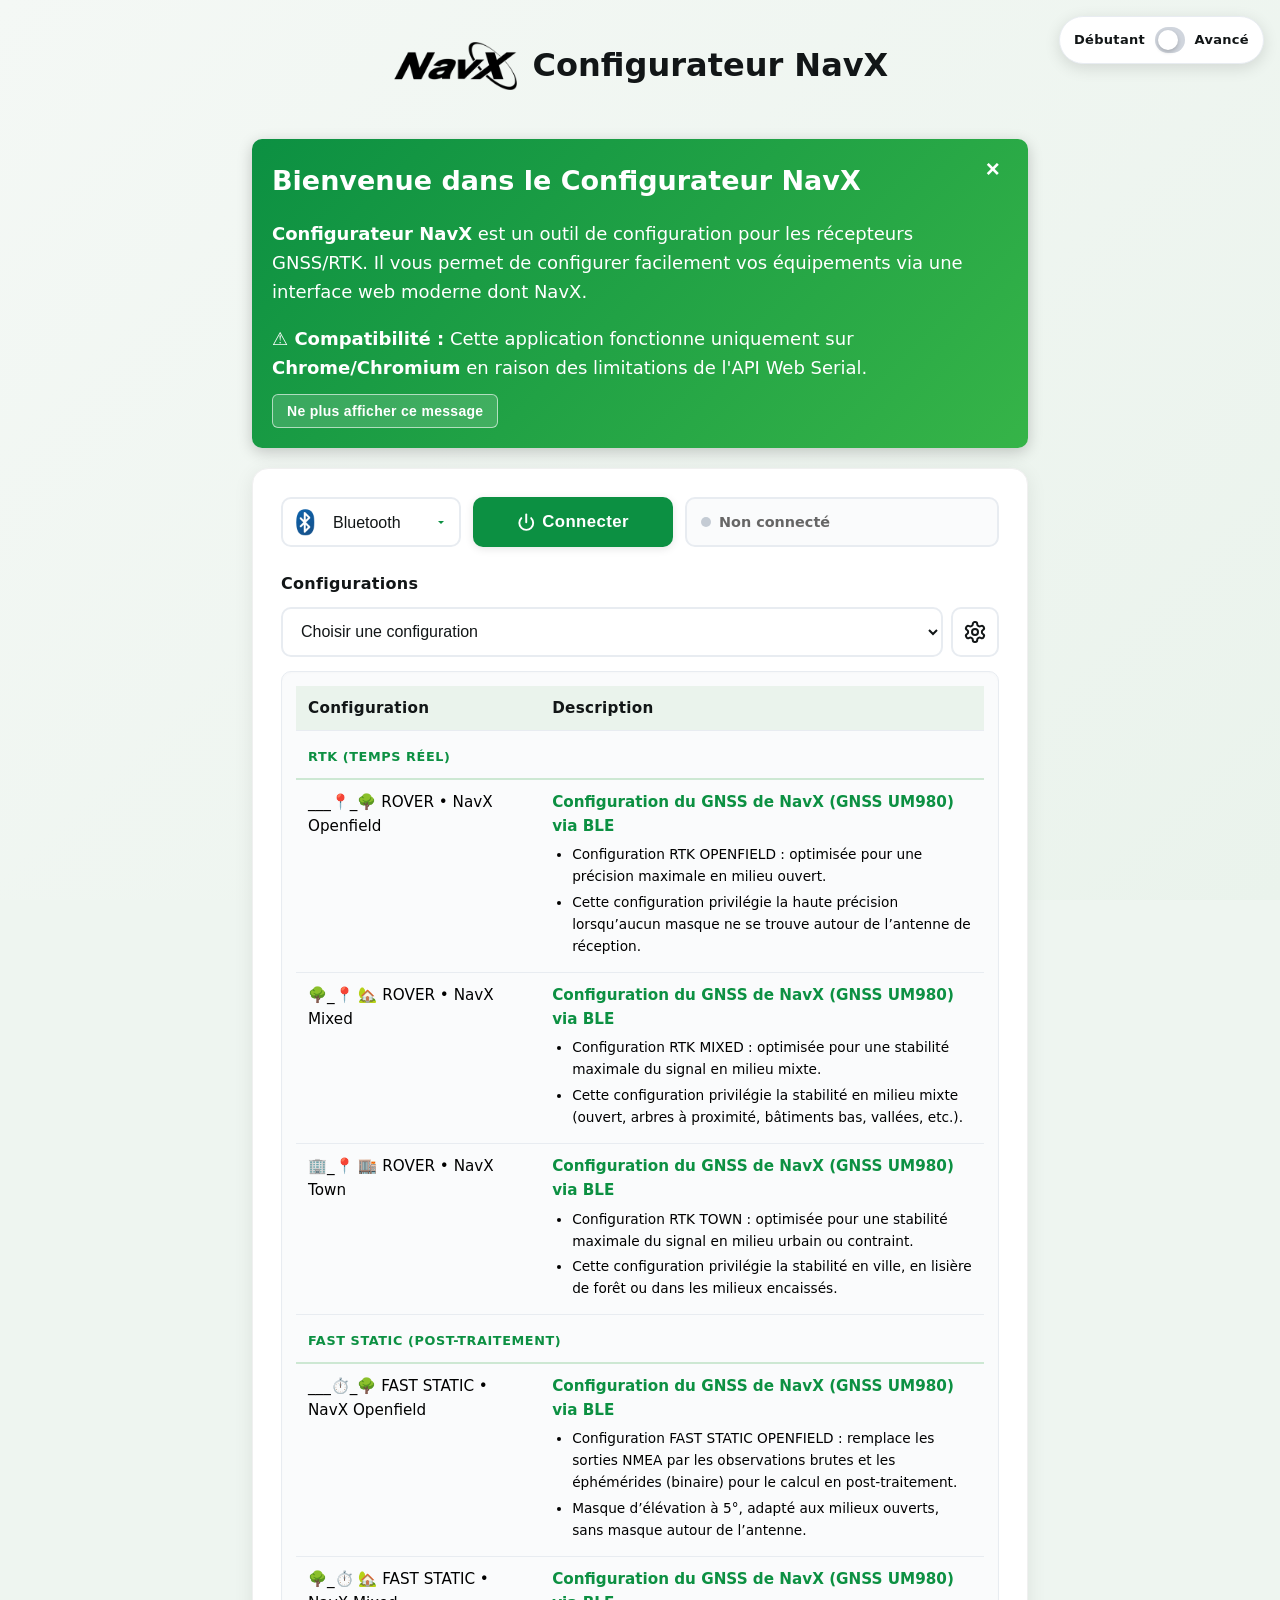
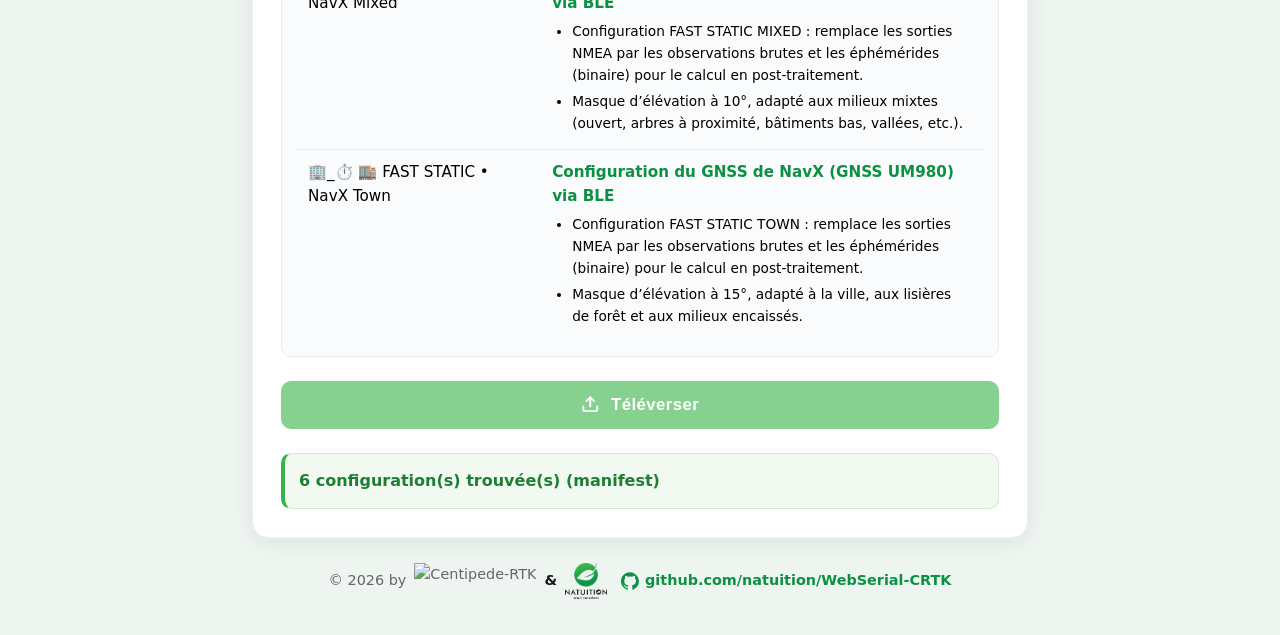
==== commit b0e3be13: "fix: Use the NavX logo for the installed app icon - NavX icons on a white background (192 / 512 for " ====
--- a/index.html
+++ b/index.html
@@ -8,6 +8,8 @@
   <link rel="manifest" href="/manifest.webmanifest">
   <meta name="theme-color" content="#0c9042">
   <link rel="icon" type="image/png" href="static/icons/navx-favicon.png" />
+  <!-- iOS home screen icon (iOS ignores the manifest icons) -->
+  <link rel="apple-touch-icon" href="static/icons/apple-touch-icon.png" />
   <link rel="stylesheet" href="static/css/styles.css">
   <link rel="stylesheet" href="static/css/index-styles.css">
 </head>
--- a/static/css/styles.css
+++ b/static/css/styles.css
@@ -297,6 +297,11 @@
   display: none;
 }
 
+/* The mobile rule below sets display: flex, which would win over .hidden (desktop-only switch) */
+.mode-switch-container.hidden {
+  display: none;
+}
+
 .muted {
   opacity: 0.7;
 }
@@ -597,12 +602,29 @@
     flex-wrap: wrap;
   }
 
+  /* Transport + button share the first line (fixed desktop widths would wrap them) */
+  .connect-row .transport-selector,
   .connect-btn {
-    flex: 1 1 auto;
+    flex: 1 1 0;
+    width: auto;
+    min-width: 0;
   }
 
   .device-status {
     flex-basis: 100%;
+  }
+
+  .map-btn {
+    height: 36px;
+  }
+}
+
+/* Phones: 16px form fields (smaller makes mobile browsers zoom on focus) */
+@media (max-width: 768px) {
+  select,
+  input[type="number"],
+  input[type="text"] {
+    font-size: 16px;
   }
 }
 
@@ -851,3 +873,49 @@
 .map-recenter:hover {
   border-color: var(--primary);
 }
+
+/* Phone: transport selector and map banner (after their base rules so they win) */
+@media (max-width: 600px) {
+  /* Narrow selector: smaller icon and paddings so "Bluetooth" fits */
+  .transport-icon {
+    left: 6px;
+    width: 26px;
+    height: 26px;
+  }
+
+  .connect-row .transport-select {
+    padding-left: 38px;
+    padding-right: 22px;
+    background-position: right 8px center;
+  }
+
+  /* Map banner: stats on a compact 2-column grid, Recentrer / close on the right */
+  .map-banner {
+    align-items: flex-start;
+    gap: 8px;
+    padding: 10px;
+  }
+
+  .map-stats {
+    display: grid;
+    grid-template-columns: 1fr 1fr;
+    gap: 6px 12px;
+  }
+
+  .map-stats .map-fix {
+    grid-column: 1 / -1;
+    justify-self: start;
+  }
+
+  .map-stat small {
+    font-size: 0.7rem;
+  }
+
+  .map-stat strong {
+    font-size: 0.95rem;
+  }
+
+  .map-recenter {
+    padding: 6px 10px;
+  }
+}
--- a/static/css/index-styles.css
+++ b/static/css/index-styles.css
@@ -484,6 +484,45 @@
   }
 }
 
+/* Phone: the summary table becomes a list (configuration name above its description) */
+@media (max-width: 600px) {
+  .config-summary-table,
+  .config-summary-table tbody,
+  .config-summary-table tr,
+  .config-summary-table td,
+  .config-summary-table .config-summary-group th {
+    display: block;
+    width: auto;
+  }
+
+  .config-summary-table thead {
+    display: none;
+  }
+
+  .config-summary-table td:first-child {
+    font-weight: 700;
+    border-bottom: none;
+    padding-bottom: 0;
+  }
+
+  .config-summary-table td:last-child {
+    padding-top: 4px;
+  }
+}
+
+/* Phones: 16px settings fields too (this file sets a smaller clamp) */
+@media (max-width: 768px) {
+  .settings-content select,
+  .settings-content input[type="number"] {
+    font-size: 16px;
+  }
+}
+
+/* Comfortable touch target for the main action */
+#upload {
+  min-height: 48px;
+}
+
 @media (max-width: 360px) {
   .brand {
     gap: 6px;
